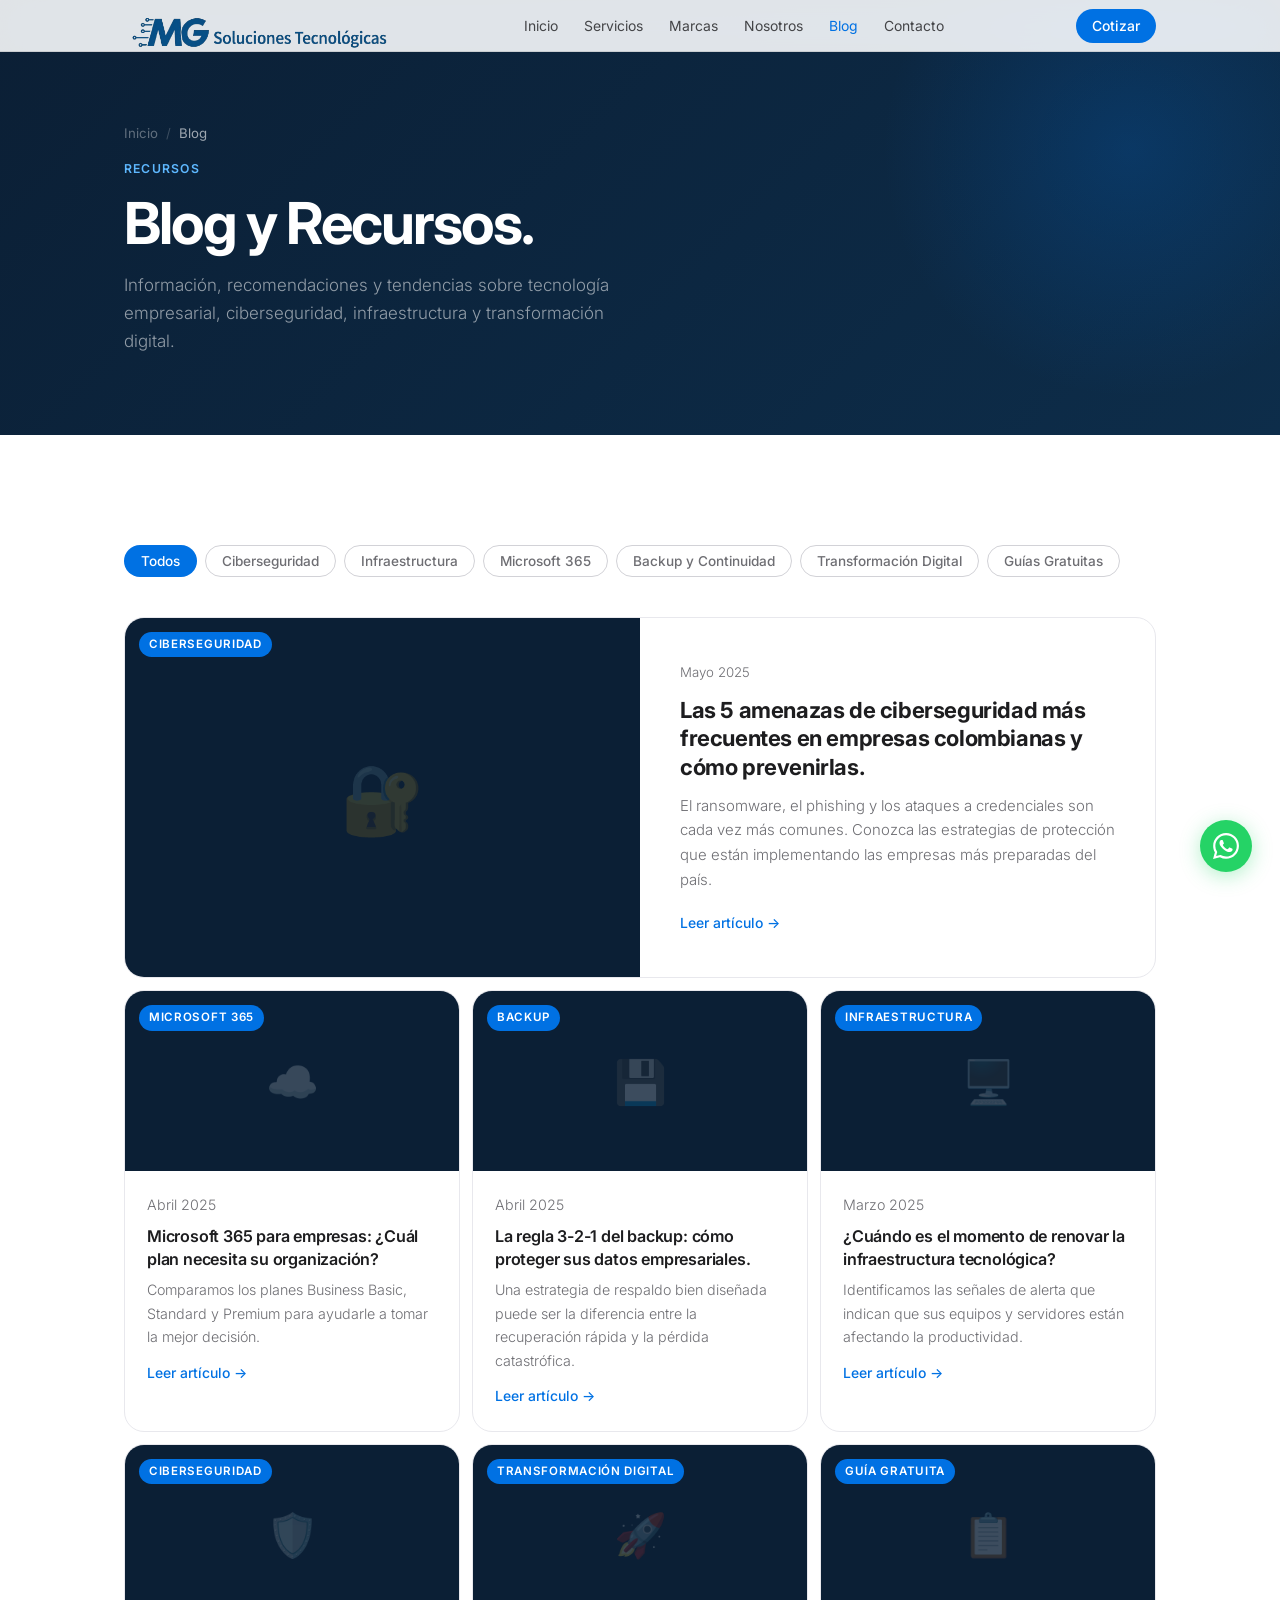
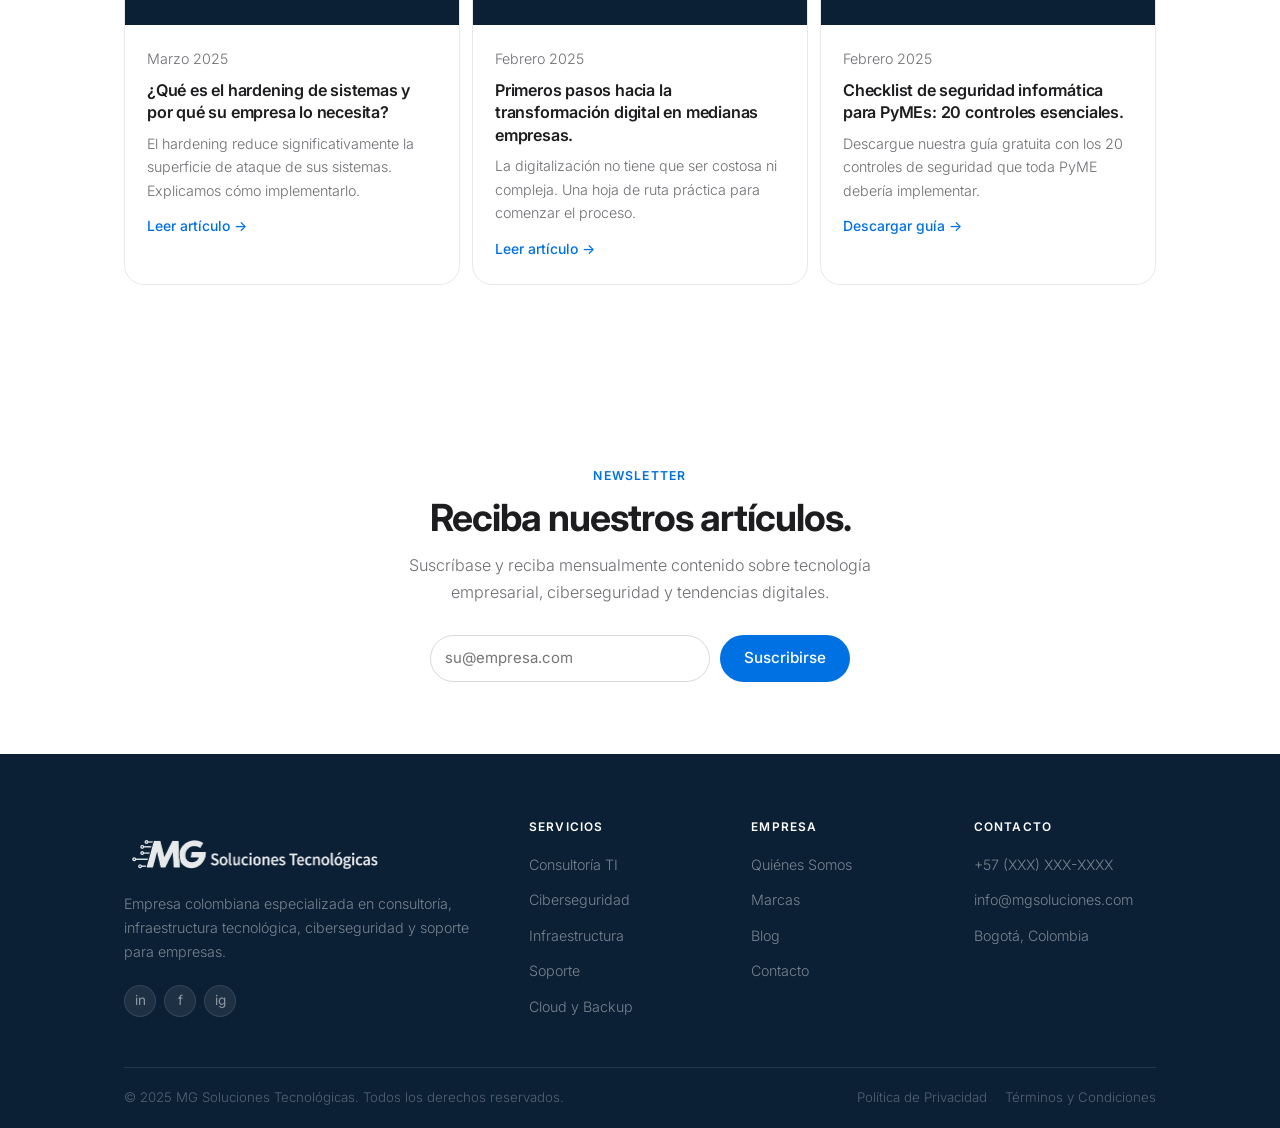
==== pages/blog.html @ 25c6600f "Actualizacion" ====
<!DOCTYPE html>
<html lang="es">
<head>
  <meta charset="UTF-8" />
  <meta name="viewport" content="width=device-width, initial-scale=1.0" />
  <title>Blog — MG Soluciones Tecnológicas</title>
  <meta name="description" content="Artículos, guías y tendencias sobre ciberseguridad, infraestructura TI, Microsoft 365 y transformación digital." />
  <link rel="stylesheet" href="../css/styles.css" />
  <link rel="icon" type="image/png" href="../images/logo.png" />
</head>
<body>

<header class="site-header">
  <div class="container">
    <div class="header-inner">
      <a href="../index.html" class="logo"><img src="../images/logo.png" alt="MG Soluciones Tecnológicas" /></a>
      <nav class="nav-links">
        <a href="../index.html">Inicio</a>
        <a href="servicios.html">Servicios</a>
        <a href="marcas.html">Marcas</a>
        <a href="nosotros.html">Nosotros</a>
        <a href="blog.html" class="active">Blog</a>
        <a href="contacto.html">Contacto</a>
      </nav>
      <a href="contacto.html" class="btn btn-primary nav-cta">Cotizar</a>
      <button class="hamburger" aria-label="Menú" aria-expanded="false"><span></span><span></span><span></span></button>
    </div>
  </div>
  <nav class="mobile-nav">
    <a href="../index.html">Inicio</a><a href="servicios.html">Servicios</a><a href="marcas.html">Marcas</a>
    <a href="nosotros.html">Nosotros</a><a href="blog.html">Blog</a><a href="contacto.html">Contacto</a>
    <a href="contacto.html" class="btn btn-primary">Solicitar Cotización</a>
  </nav>
</header>

<div class="page-hero">
  <div class="container">
    <div class="page-hero-inner">
      <div class="breadcrumb"><a href="../index.html">Inicio</a><span>/</span><span style="color:rgba(255,255,255,.6);">Blog</span></div>
      <span class="page-hero-eyebrow">Recursos</span>
      <h1 class="page-hero-title">Blog y Recursos.</h1>
      <p class="page-hero-sub">Información, recomendaciones y tendencias sobre tecnología empresarial, ciberseguridad, infraestructura y transformación digital.</p>
    </div>
  </div>
</div>

<section class="section">
  <div class="container">

    <div class="blog-filters">
      <button class="filter-btn active">Todos</button>
      <button class="filter-btn">Ciberseguridad</button>
      <button class="filter-btn">Infraestructura</button>
      <button class="filter-btn">Microsoft 365</button>
      <button class="filter-btn">Backup y Continuidad</button>
      <button class="filter-btn">Transformación Digital</button>
      <button class="filter-btn">Guías Gratuitas</button>
    </div>

    <div class="blog-main-grid">

      <!-- Destacado -->
      <div class="blog-card-featured">
        <div class="blog-featured-img">
          <span class="blog-featured-img-icon">🔐</span>
          <span class="blog-tag-apple">Ciberseguridad</span>
        </div>
        <div class="blog-featured-body">
          <p class="blog-date">Mayo 2025</p>
          <h2>Las 5 amenazas de ciberseguridad más frecuentes en empresas colombianas y cómo prevenirlas.</h2>
          <p>El ransomware, el phishing y los ataques a credenciales son cada vez más comunes. Conozca las estrategias de protección que están implementando las empresas más preparadas del país.</p>
          <a href="#" class="blog-read-more" style="margin-top:20px;">Leer artículo →</a>
        </div>
      </div>

      <div class="blog-card">
        <div class="blog-img"><span class="blog-img-icon">☁️</span><span class="blog-tag-apple">Microsoft 365</span></div>
        <div class="blog-body">
          <p class="blog-date">Abril 2025</p>
          <h3>Microsoft 365 para empresas: ¿Cuál plan necesita su organización?</h3>
          <p>Comparamos los planes Business Basic, Standard y Premium para ayudarle a tomar la mejor decisión.</p>
          <a href="#" class="blog-read-more">Leer artículo →</a>
        </div>
      </div>

      <div class="blog-card">
        <div class="blog-img"><span class="blog-img-icon">💾</span><span class="blog-tag-apple">Backup</span></div>
        <div class="blog-body">
          <p class="blog-date">Abril 2025</p>
          <h3>La regla 3-2-1 del backup: cómo proteger sus datos empresariales.</h3>
          <p>Una estrategia de respaldo bien diseñada puede ser la diferencia entre la recuperación rápida y la pérdida catastrófica.</p>
          <a href="#" class="blog-read-more">Leer artículo →</a>
        </div>
      </div>

      <div class="blog-card">
        <div class="blog-img"><span class="blog-img-icon">🖥️</span><span class="blog-tag-apple">Infraestructura</span></div>
        <div class="blog-body">
          <p class="blog-date">Marzo 2025</p>
          <h3>¿Cuándo es el momento de renovar la infraestructura tecnológica?</h3>
          <p>Identificamos las señales de alerta que indican que sus equipos y servidores están afectando la productividad.</p>
          <a href="#" class="blog-read-more">Leer artículo →</a>
        </div>
      </div>

      <div class="blog-card">
        <div class="blog-img"><span class="blog-img-icon">🛡️</span><span class="blog-tag-apple">Ciberseguridad</span></div>
        <div class="blog-body">
          <p class="blog-date">Marzo 2025</p>
          <h3>¿Qué es el hardening de sistemas y por qué su empresa lo necesita?</h3>
          <p>El hardening reduce significativamente la superficie de ataque de sus sistemas. Explicamos cómo implementarlo.</p>
          <a href="#" class="blog-read-more">Leer artículo →</a>
        </div>
      </div>

      <div class="blog-card">
        <div class="blog-img"><span class="blog-img-icon">🚀</span><span class="blog-tag-apple">Transformación Digital</span></div>
        <div class="blog-body">
          <p class="blog-date">Febrero 2025</p>
          <h3>Primeros pasos hacia la transformación digital en medianas empresas.</h3>
          <p>La digitalización no tiene que ser costosa ni compleja. Una hoja de ruta práctica para comenzar el proceso.</p>
          <a href="#" class="blog-read-more">Leer artículo →</a>
        </div>
      </div>

      <div class="blog-card">
        <div class="blog-img"><span class="blog-img-icon">📋</span><span class="blog-tag-apple">Guía Gratuita</span></div>
        <div class="blog-body">
          <p class="blog-date">Febrero 2025</p>
          <h3>Checklist de seguridad informática para PyMEs: 20 controles esenciales.</h3>
          <p>Descargue nuestra guía gratuita con los 20 controles de seguridad que toda PyME debería implementar.</p>
          <a href="#" class="blog-read-more">Descargar guía →</a>
        </div>
      </div>

    </div>
  </div>
</section>

<!-- Newsletter -->
<section class="section-sm section-gray">
  <div class="container">
    <div style="text-align:center;max-width:500px;margin:0 auto;">
      <span class="eyebrow" style="display:block;text-align:center;">Newsletter</span>
      <h2 class="headline-md">Reciba nuestros artículos.</h2>
      <p class="body-md" style="margin-bottom:28px;">Suscríbase y reciba mensualmente contenido sobre tecnología empresarial, ciberseguridad y tendencias digitales.</p>
      <div style="display:flex;gap:10px;max-width:420px;margin:0 auto;">
        <input type="email" placeholder="su@empresa.com"
          style="flex:1;padding:11px 14px;border-radius:var(--radius-pill);border:.5px solid rgba(0,0,0,.15);font-family:var(--font);font-size:.88rem;outline:none;background:var(--apple-white);" />
        <a href="contacto.html" class="btn btn-primary">Suscribirse</a>
      </div>
    </div>
  </div>
</section>

<footer class="site-footer">
  <div class="container">
    <div class="footer-grid">
      <div><div class="footer-logo"><img src="../images/logo.png" alt="MG Soluciones Tecnológicas" /></div><p class="footer-desc">Empresa colombiana especializada en consultoría, infraestructura tecnológica, ciberseguridad y soporte para empresas.</p><div class="footer-social"><a href="#" class="social-link">in</a><a href="#" class="social-link">f</a><a href="#" class="social-link">ig</a></div></div>
      <div class="footer-col"><h5>Servicios</h5><ul><li><a href="servicios.html#consultoria">Consultoría TI</a></li><li><a href="servicios.html#ciberseguridad">Ciberseguridad</a></li><li><a href="servicios.html#infraestructura">Infraestructura</a></li><li><a href="servicios.html#soporte">Soporte</a></li><li><a href="servicios.html#cloud">Cloud y Backup</a></li></ul></div>
      <div class="footer-col"><h5>Empresa</h5><ul><li><a href="nosotros.html">Quiénes Somos</a></li><li><a href="marcas.html">Marcas</a></li><li><a href="blog.html">Blog</a></li><li><a href="contacto.html">Contacto</a></li></ul></div>
      <div class="footer-col"><h5>Contacto</h5><ul><li><a href="tel:+57XXXXXXXXXX">+57 (XXX) XXX-XXXX</a></li><li><a href="mailto:info@mgsoluciones.com">info@mgsoluciones.com</a></li><li><a href="#">Bogotá, Colombia</a></li></ul></div>
    </div>
    <div class="footer-bottom"><p>© 2025 MG Soluciones Tecnológicas. Todos los derechos reservados.</p><div class="footer-bottom-links"><a href="#">Política de Privacidad</a><a href="#">Términos y Condiciones</a></div></div>
  </div>
</footer>
<a href="https://wa.me/57XXXXXXXXXX" target="_blank" rel="noopener" class="whatsapp-float" aria-label="WhatsApp"><span class="whatsapp-tooltip">¡Escríbenos!</span><svg viewBox="0 0 24 24"><path d="M17.472 14.382c-.297-.149-1.758-.867-2.03-.967-.273-.099-.471-.148-.67.15-.197.297-.767.966-.94 1.164-.173.199-.347.223-.644.075-.297-.15-1.255-.463-2.39-1.475-.883-.788-1.48-1.761-1.653-2.059-.173-.297-.018-.458.13-.606.134-.133.298-.347.446-.52.149-.174.198-.298.298-.497.099-.198.05-.371-.025-.52-.075-.149-.669-1.612-.916-2.207-.242-.579-.487-.5-.669-.51-.173-.008-.371-.01-.57-.01-.198 0-.52.074-.792.372-.272.297-1.04 1.016-1.04 2.479 0 1.462 1.065 2.875 1.213 3.074.149.198 2.096 3.2 5.077 4.487.709.306 1.262.489 1.694.625.712.227 1.36.195 1.871.118.571-.085 1.758-.719 2.006-1.413.248-.694.248-1.289.173-1.413-.074-.124-.272-.198-.57-.347m-5.421 7.403h-.004a9.87 9.87 0 01-5.031-1.378l-.361-.214-3.741.982.998-3.648-.235-.374a9.86 9.86 0 01-1.51-5.26c.001-5.45 4.436-9.884 9.888-9.884 2.64 0 5.122 1.03 6.988 2.898a9.825 9.825 0 012.893 6.994c-.003 5.45-4.437 9.884-9.885 9.884m8.413-18.297A11.815 11.815 0 0012.05 0C5.495 0 .16 5.335.157 11.892c0 2.096.547 4.142 1.588 5.945L.057 24l6.305-1.654a11.882 11.882 0 005.683 1.448h.005c6.554 0 11.89-5.335 11.893-11.893a11.821 11.821 0 00-3.48-8.413Z"/></svg></a>
<script src="../js/main.js"></script>
<script>
  document.querySelectorAll('.filter-btn').forEach(btn => {
    btn.addEventListener('click', () => {
      document.querySelectorAll('.filter-btn').forEach(b => b.classList.remove('active'));
      btn.classList.add('active');
    });
  });
</script>
</body>
</html>
---- css/styles.css ----
/* ============================================================
   MG SOLUCIONES TECNOLÓGICAS — Apple style + Brand Colors
   ============================================================ */

@import url('https://fonts.googleapis.com/css2?family=Inter:wght@300;400;500;600;700;800;900&display=swap');

:root {
  /* Brand */
  --navy:        #0B1F35;
  --navy-mid:    #112840;
  --blue:        #0071e3;
  --blue-hov:    #0077ed;
  --blue-light:  #e8f1fb;

  /* Neutrals */
  --white:       #ffffff;
  --gray-50:     #f5f5f7;
  --gray-100:    #e8e8ed;
  --gray-200:    #d2d2d7;
  --gray-500:    #6e6e73;
  --gray-700:    #424245;
  --dark:        #1d1d1f;
  --black:       #000000;

  /* Semantic */
  --border:      rgba(0,0,0,0.1);
  --border-light:rgba(255,255,255,0.12);

  --font: -apple-system, BlinkMacSystemFont, 'Inter', 'Helvetica Neue', Helvetica, Arial, sans-serif;

  --radius-pill: 980px;
  --radius-card: 20px;
  --radius-sm:   12px;
  --radius-icon: 12px;

  --transition: .25s cubic-bezier(.4,0,.2,1);
}

/* ── Reset ── */
*, *::before, *::after { box-sizing: border-box; margin: 0; padding: 0; }
html { scroll-behavior: smooth; font-size: 17px; }
body {
  font-family: var(--font);
  color: var(--dark);
  background: var(--white);
  line-height: 1.5;
  -webkit-font-smoothing: antialiased;
  -moz-osx-font-smoothing: grayscale;
}
img { max-width: 100%; display: block; }
a { text-decoration: none; color: inherit; }
ul { list-style: none; }
button { cursor: pointer; font-family: var(--font); border: none; background: none; }

/* ── Container ── */
.container { max-width: 1080px; margin: 0 auto; padding: 0 24px; }

/* ── Typography ── */
.eyebrow {
  font-size: .72rem; font-weight: 600;
  letter-spacing: .1em; text-transform: uppercase;
  color: var(--blue); margin-bottom: 12px; display: block;
}
.eyebrow-white { color: rgba(255,255,255,.6); }
.headline-xl {
  font-size: clamp(2.4rem, 5.5vw, 4.2rem);
  font-weight: 700; letter-spacing: -2px; line-height: 1.05;
  color: var(--dark); margin-bottom: 18px;
}
.headline-lg {
  font-size: clamp(2rem, 4vw, 3.2rem);
  font-weight: 700; letter-spacing: -1.5px; line-height: 1.08;
  color: var(--dark); margin-bottom: 16px;
}
.headline-md {
  font-size: clamp(1.5rem, 3vw, 2.2rem);
  font-weight: 700; letter-spacing: -1px; line-height: 1.1;
  color: var(--dark); margin-bottom: 14px;
}
.body-lg { font-size: 1.05rem; font-weight: 300; color: var(--gray-500); line-height: 1.7; }
.body-md { font-size: .95rem; font-weight: 300; color: var(--gray-500); line-height: 1.7; }
.text-white  { color: var(--white) !important; }
.text-center { text-align: center; }
.text-center .body-lg,
.text-center .body-md { margin: 0 auto; max-width: 560px; }

/* ── Buttons ── */
.btn {
  display: inline-flex; align-items: center; gap: 7px;
  font-family: var(--font); font-size: .9rem; font-weight: 500;
  padding: 12px 24px; border-radius: var(--radius-pill);
  transition: all var(--transition); white-space: nowrap; cursor: pointer;
}
.btn-primary  { background: var(--blue); color: var(--white); }
.btn-primary:hover { background: var(--blue-hov); transform: scale(1.02); }
.btn-ghost    { background: transparent; color: var(--blue); border: 1px solid rgba(0,113,227,.35); }
.btn-ghost:hover { background: rgba(0,113,227,.07); border-color: var(--blue); }
.btn-white    { background: var(--white); color: var(--dark); }
.btn-white:hover { background: var(--gray-50); }
.btn-outline-white { background: transparent; color: var(--white); border: 1px solid rgba(255,255,255,.4); }
.btn-outline-white:hover { background: rgba(255,255,255,.1); border-color: rgba(255,255,255,.7); }
.btn-lg { padding: 15px 30px; font-size: 1rem; }
.btn-sm { padding: 8px 18px; font-size: .82rem; }

/* ============================================================
   HEADER
   ============================================================ */
.site-header {
  position: fixed; top: 0; left: 0; right: 0; z-index: 1000;
  height: 52px;
  background: rgba(255,255,255,.88);
  -webkit-backdrop-filter: saturate(180%) blur(20px);
  backdrop-filter: saturate(180%) blur(20px);
  border-bottom: .5px solid var(--border);
  transition: transform .3s ease;
}
.header-inner {
  display: flex; align-items: center; justify-content: space-between; height: 52px;
}
.logo img { height: 62px; width: auto; }
.nav-links { display: flex; align-items: center; gap: 2px; }
.nav-links a {
  font-size: .82rem; font-weight: 400; color: var(--dark); opacity: .8;
  padding: 6px 12px; border-radius: 6px; transition: opacity var(--transition);
}
.nav-links a:hover, .nav-links a.active { opacity: 1; color: var(--blue); }
.nav-cta { font-size: .82rem !important; padding: 7px 16px !important; }

.hamburger {
  display: none; flex-direction: column; gap: 5px;
  padding: 8px; background: none; border: none;
}
.hamburger span {
  display: block; width: 20px; height: 1.5px;
  background: var(--dark); border-radius: 2px;
  transition: all var(--transition); transform-origin: center;
}
.hamburger.open span:nth-child(1) { transform: translateY(6.5px) rotate(45deg); }
.hamburger.open span:nth-child(2) { opacity: 0; transform: scaleX(0); }
.hamburger.open span:nth-child(3) { transform: translateY(-6.5px) rotate(-45deg); }

.mobile-nav {
  display: none; flex-direction: column;
  position: absolute; top: 100%; left: 0; right: 0;
  background: rgba(255,255,255,.97);
  -webkit-backdrop-filter: blur(20px); backdrop-filter: blur(20px);
  border-bottom: .5px solid var(--border);
  padding: 12px 16px 20px; z-index: 999;
  max-height: calc(100vh - 52px); overflow-y: auto;
  opacity: 0; transition: opacity .2s ease;
}
.mobile-nav.is-open { opacity: 1; }
.mobile-nav a {
  font-size: .95rem; font-weight: 400; color: var(--dark);
  padding: 13px 8px; border-bottom: .5px solid var(--border);
  display: block; transition: color var(--transition);
}
.mobile-nav a:hover, .mobile-nav a.active { color: var(--blue); }
.mobile-nav a:last-of-type { border-bottom: none; }
.mobile-nav .btn { margin-top: 16px; width: 100%; justify-content: center; }

/* ============================================================
   SECTIONS
   ============================================================ */
.section     { padding: 110px 0; }
.section-sm  { padding: 72px 0; }

/* Background variants */
.bg-white    { background: var(--white); }
.bg-gray     { background: var(--gray-50); }
.bg-navy     { background: var(--navy); }
.bg-blue     { background: var(--blue); }
.bg-black    { background: var(--black); }
.bg-navy-gradient { background: linear-gradient(135deg, var(--navy) 0%, #0d2d4a 100%); }

.section-header { margin-bottom: 64px; }

/* ============================================================
   HERO  — navy gradient left, white right
   ============================================================ */
.hero {
  padding-top: 52px;
  min-height: 100vh;
  display: flex; align-items: center;
  background: var(--white);
  position: relative; overflow: hidden;
}
/* Left half navy */
.hero::before {
  content: '';
  position: absolute; top: 0; left: 0;
  width: 52%; height: 100%;
  background: linear-gradient(160deg, var(--navy) 0%, #0d2d4a 100%);
  clip-path: polygon(0 0, 90% 0, 100% 100%, 0 100%);
  z-index: 0;
}
.hero-inner {
  position: relative; z-index: 1;
  display: grid; grid-template-columns: 1fr 1fr;
  gap: 64px; align-items: center;
  padding: 80px 0 60px;
}
.hero-content { }
.hero-title {
  font-size: clamp(2.4rem, 5vw, 4rem);
  font-weight: 700; letter-spacing: -2px; line-height: 1.06;
  color: var(--white); margin-bottom: 20px;
}
.hero-title .accent { color: #5eb8ff; }
.hero-sub {
  font-size: 1.05rem; font-weight: 300;
  color: rgba(255,255,255,.65); line-height: 1.7;
  margin-bottom: 34px; max-width: 440px;
}
.hero-actions { display: flex; gap: 12px; flex-wrap: wrap; }
.hero-badges { display: flex; flex-wrap: wrap; gap: 8px; margin-top: 28px; }
.hero-badge {
  font-size: .73rem; font-weight: 500; color: rgba(255,255,255,.6);
  padding: 5px 12px; border: .5px solid rgba(255,255,255,.2);
  border-radius: var(--radius-pill); background: rgba(255,255,255,.07);
}

/* Hero visual card */
.hero-visual { display: flex; justify-content: center; }
.hero-card-apple {
  width: 100%; max-width: 390px;
  background: var(--white);
  border-radius: var(--radius-card);
  padding: 36px 32px;
  box-shadow: 0 32px 80px rgba(11,31,53,.18);
  animation: float-apple 7s ease-in-out infinite;
}
.hero-card-apple .card-icon-apple {
  width: 44px; height: 44px; background: var(--blue);
  border-radius: var(--radius-icon);
  display: flex; align-items: center; justify-content: center; margin-bottom: 18px;
}
.hero-card-apple .card-icon-apple svg { width: 22px; height: 22px; stroke: #fff; fill: none; stroke-width: 1.8; }
.hero-card-apple h3 { font-size: 1rem; font-weight: 600; color: var(--dark); margin-bottom: 6px; }
.hero-card-apple p { font-size: .85rem; font-weight: 300; color: var(--gray-500); margin-bottom: 24px; }
.hero-stats { display: grid; grid-template-columns: repeat(3, 1fr); gap: 12px; }
.hero-stat-item { text-align: center; }
.hero-stat-num { font-size: 1.6rem; font-weight: 700; letter-spacing: -1px; color: var(--navy); }
.hero-stat-lbl { font-size: .7rem; color: var(--gray-500); font-weight: 300; margin-top: 2px; }

@keyframes float-apple {
  0%, 100% { transform: translateY(0); }
  50%       { transform: translateY(-14px); }
}

/* ============================================================
   SERVICES — blue-tinted cards on white
   ============================================================ */
.services-grid { display: grid; grid-template-columns: repeat(3, 1fr); gap: 12px; }
.service-card {
  background: var(--gray-50); border-radius: var(--radius-card);
  padding: 36px 28px; transition: all var(--transition); cursor: default;
  border: 1px solid transparent;
}
.service-card:hover { background: var(--white); border-color: var(--blue); box-shadow: 0 8px 40px rgba(0,113,227,.1); transform: translateY(-3px); }
.service-icon-apple {
  width: 44px; height: 44px; background: var(--blue);
  border-radius: var(--radius-icon);
  display: flex; align-items: center; justify-content: center; margin-bottom: 20px;
}
.service-icon-apple svg { width: 22px; height: 22px; stroke: #fff; fill: none; stroke-width: 1.8; }
.service-card h3 { font-size: 1rem; font-weight: 600; color: var(--dark); margin-bottom: 8px; letter-spacing: -.2px; }
.service-card p { font-size: .86rem; font-weight: 300; color: var(--gray-500); line-height: 1.65; }
.service-link {
  display: inline-flex; align-items: center; gap: 4px;
  font-size: .82rem; font-weight: 500; color: var(--blue); margin-top: 16px;
  transition: gap var(--transition);
}
.service-link:hover { gap: 8px; }

/* ============================================================
   DARK STATS — navy background
   ============================================================ */
.dark-stats-grid { display: grid; grid-template-columns: repeat(4, 1fr); gap: 10px; }
.dark-stat-card {
  background: rgba(255,255,255,.06);
  border: 1px solid rgba(255,255,255,.1);
  border-radius: var(--radius-card);
  padding: 36px 24px; text-align: center;
  transition: background var(--transition);
}
.dark-stat-card:hover { background: rgba(255,255,255,.1); }
.dark-stat-num {
  font-size: 2.6rem; font-weight: 700; letter-spacing: -2px; color: var(--white);
}
.dark-stat-lbl { font-size: .78rem; font-weight: 300; color: rgba(255,255,255,.5); margin-top: 6px; }
/* Blue accent on first number */
.dark-stat-card:nth-child(1) .dark-stat-num { color: #5eb8ff; }

/* ============================================================
   WHY MG — alternating blue/white
   ============================================================ */
.why-layout { display: grid; grid-template-columns: 1fr 1fr; gap: 80px; align-items: center; }
.features-list { display: flex; flex-direction: column; }
.feature-row {
  display: flex; align-items: flex-start; gap: 18px;
  padding: 22px 0; border-bottom: .5px solid var(--border);
}
.feature-row:first-child { border-top: .5px solid var(--border); }
.feature-icon-sm {
  width: 36px; height: 36px; flex-shrink: 0;
  background: var(--blue-light); border-radius: 10px;
  display: flex; align-items: center; justify-content: center; font-size: 1rem;
}
.feature-row h4 { font-size: .95rem; font-weight: 600; color: var(--dark); margin-bottom: 4px; }
.feature-row p { font-size: .85rem; font-weight: 300; color: var(--gray-500); line-height: 1.6; }

/* Why visual — navy card */
.why-visual-apple {
  background: var(--navy);
  border-radius: var(--radius-card); padding: 48px 40px;
}
.why-visual-apple .eyebrow { color: #5eb8ff; }
.why-visual-apple .headline-md { color: var(--white); }
.why-visual-apple .body-md { color: rgba(255,255,255,.55); margin-bottom: 0; }
.why-sub-stats { display: grid; grid-template-columns: 1fr 1fr; gap: 10px; margin-top: 28px; }
.why-sub-stat {
  background: rgba(255,255,255,.07); border: 1px solid rgba(255,255,255,.1);
  border-radius: var(--radius-sm); padding: 20px; text-align: center;
}
.why-sub-num { font-size: 1.8rem; font-weight: 700; letter-spacing: -1px; color: var(--white); }
.why-sub-lbl { font-size: .74rem; color: rgba(255,255,255,.45); font-weight: 300; margin-top: 4px; }

/* ============================================================
   BRANDS
   ============================================================ */
.brand-category-label {
  font-size: .7rem; font-weight: 600; letter-spacing: .1em; text-transform: uppercase;
  color: var(--gray-500); margin-bottom: 14px; padding-bottom: 10px;
  border-bottom: .5px solid var(--border);
}
.brands-categories { display: flex; flex-direction: column; gap: 40px; }
.brands-row { display: flex; flex-wrap: wrap; gap: 10px; }
.brand-card {
  flex: 1; min-width: 130px; max-width: 170px;
  background: var(--white); border: 1px solid var(--gray-100);
  border-radius: var(--radius-card); padding: 22px 18px;
  display: flex; flex-direction: column; align-items: center; gap: 10px;
  transition: all var(--transition);
}
.brand-card:hover { border-color: var(--blue); box-shadow: 0 4px 20px rgba(0,113,227,.1); transform: translateY(-2px); }
.brand-logo-placeholder {
  width: 80px; height: 38px; background: var(--gray-50); border-radius: 6px;
  display: flex; align-items: center; justify-content: center;
}
.brand-name { font-size: .78rem; font-weight: 500; color: var(--gray-500); }

/* ============================================================
   CASES
   ============================================================ */
.cases-grid { display: grid; grid-template-columns: repeat(3, 1fr); gap: 12px; }
.case-card {
  background: var(--white); border: 1px solid var(--gray-100);
  border-radius: var(--radius-card); overflow: hidden; transition: all var(--transition);
}
.case-card:hover { box-shadow: 0 12px 40px rgba(11,31,53,.12); transform: translateY(-3px); border-color: transparent; }
.case-header-apple { background: var(--navy); padding: 28px; }
.case-sector-lbl {
  font-size: .68rem; font-weight: 600; letter-spacing: .1em; text-transform: uppercase;
  color: rgba(255,255,255,.4); margin-bottom: 8px;
}
.case-header-apple h3 { font-size: 1rem; font-weight: 600; color: var(--white); line-height: 1.3; }
.case-body-apple { padding: 24px; }
.case-step-lbl {
  font-size: .68rem; font-weight: 600; letter-spacing: .08em; text-transform: uppercase;
  color: var(--blue); margin-bottom: 4px; margin-top: 14px;
}
.case-step-lbl:first-child { margin-top: 0; }
.case-body-apple p { font-size: .86rem; font-weight: 300; color: var(--gray-500); line-height: 1.6; }
.case-result-apple {
  margin-top: 16px; padding: 12px 14px;
  background: var(--blue-light); border-radius: var(--radius-sm);
  border-left: 2px solid var(--blue);
}
.case-result-apple p { font-size: .84rem; color: var(--navy); font-weight: 500; }

/* ============================================================
   BLOG
   ============================================================ */
.blog-grid { display: grid; grid-template-columns: repeat(3, 1fr); gap: 12px; }
.blog-card {
  background: var(--white); border: 1px solid var(--gray-100);
  border-radius: var(--radius-card); overflow: hidden; transition: all var(--transition);
}
.blog-card:hover { box-shadow: 0 12px 40px rgba(11,31,53,.1); transform: translateY(-3px); border-color: transparent; }
.blog-img {
  height: 180px; background: var(--navy);
  display: flex; align-items: center; justify-content: center; position: relative;
}
.blog-img-icon { font-size: 2.5rem; opacity: .2; }
.blog-tag-apple {
  position: absolute; top: 14px; left: 14px;
  font-size: .68rem; font-weight: 600; letter-spacing: .06em; text-transform: uppercase;
  background: var(--blue); color: #fff; padding: 4px 10px; border-radius: var(--radius-pill);
}
.blog-body { padding: 22px; }
.blog-date { font-size: .78rem; color: var(--gray-500); margin-bottom: 8px; font-weight: 300; }
.blog-body h3 { font-size: .95rem; font-weight: 600; color: var(--dark); line-height: 1.4; margin-bottom: 8px; letter-spacing: -.2px; }
.blog-body p { font-size: .84rem; font-weight: 300; color: var(--gray-500); line-height: 1.65; }
.blog-read-more {
  display: inline-flex; align-items: center; gap: 4px;
  font-size: .82rem; font-weight: 500; color: var(--blue); margin-top: 14px;
  transition: gap var(--transition);
}
.blog-read-more:hover { gap: 8px; }

/* ============================================================
   CTA BANNER — blue gradient
   ============================================================ */
.cta-banner {
  background: linear-gradient(135deg, var(--navy) 0%, #0d3a6e 50%, var(--blue) 100%);
  border-radius: var(--radius-card); padding: 80px 64px; text-align: center;
  position: relative; overflow: hidden;
}
.cta-banner::before {
  content: ''; position: absolute; inset: 0;
  background: radial-gradient(ellipse at 70% 50%, rgba(94,184,255,.15) 0%, transparent 60%);
}
.cta-banner .headline-lg { color: var(--white); position: relative; }
.cta-banner .cta-sub { font-size: 1.05rem; font-weight: 300; color: rgba(255,255,255,.6); margin-bottom: 36px; position: relative; }
.cta-actions { display: flex; justify-content: center; gap: 12px; flex-wrap: wrap; position: relative; }

/* ============================================================
   CONTACT
   ============================================================ */
.contact-layout { display: grid; grid-template-columns: 1fr 1.6fr; gap: 72px; align-items: start; }
.contact-info-item {
  display: flex; gap: 14px; align-items: flex-start;
  padding: 20px 0; border-bottom: .5px solid var(--border);
}
.contact-info-item:last-child { border-bottom: none; }
.contact-info-icon {
  width: 38px; height: 38px; flex-shrink: 0;
  background: var(--blue-light); border-radius: 10px;
  display: flex; align-items: center; justify-content: center; font-size: 1rem;
}
.contact-info-item h4 { font-size: .88rem; font-weight: 600; color: var(--dark); }
.contact-info-item p { font-size: .84rem; font-weight: 300; color: var(--gray-500); margin-top: 2px; }
.contact-form-card {
  background: var(--gray-50); border-radius: var(--radius-card); padding: 40px;
}
.form-row { display: grid; grid-template-columns: 1fr 1fr; gap: 12px; }
.form-group { margin-bottom: 16px; }
.form-group label { display: block; font-size: .78rem; font-weight: 600; color: var(--dark); margin-bottom: 6px; }
.form-group input,
.form-group select,
.form-group textarea {
  width: 100%; padding: 11px 14px;
  font-family: var(--font); font-size: .9rem; font-weight: 300; color: var(--dark);
  background: var(--white); border: .5px solid var(--gray-200);
  border-radius: 10px; outline: none; transition: all var(--transition);
}
.form-group input::placeholder, .form-group textarea::placeholder { color: var(--gray-500); }
.form-group input:focus, .form-group select:focus, .form-group textarea:focus {
  border-color: var(--blue); box-shadow: 0 0 0 3px rgba(0,113,227,.12);
}
.form-group textarea { resize: vertical; min-height: 110px; }
.form-group select { appearance: none; cursor: pointer; }
.form-submit { width: 100%; justify-content: center; }
.success-message {
  display: none; background: var(--blue-light); border: .5px solid rgba(0,113,227,.3);
  border-radius: 10px; padding: 14px 18px; color: var(--blue);
  font-size: .88rem; font-weight: 500; margin-bottom: 18px; align-items: center; gap: 8px;
}
.map-placeholder {
  width: 100%; height: 280px; background: var(--navy);
  border-radius: var(--radius-card);
  display: flex; flex-direction: column; align-items: center; justify-content: center;
  gap: 10px; color: rgba(255,255,255,.4); font-size: .84rem; margin-top: 32px;
}
.map-placeholder-icon { font-size: 2rem; opacity: .5; }

/* ============================================================
   PAGE HERO (inner pages) — navy
   ============================================================ */
.page-hero {
  padding-top: 52px;
  background: linear-gradient(135deg, var(--navy) 0%, #0d2d4a 100%);
  padding-bottom: 80px; position: relative; overflow: hidden;
}
.page-hero::after {
  content: ''; position: absolute; right: -100px; top: -100px;
  width: 500px; height: 500px; border-radius: 50%;
  background: radial-gradient(circle, rgba(0,113,227,.2) 0%, transparent 70%);
}
.page-hero-inner { padding-top: 72px; position: relative; z-index: 1; }
.page-hero-title {
  font-size: clamp(2rem, 5vw, 3.4rem); font-weight: 700; letter-spacing: -2px;
  color: var(--white); margin-bottom: 16px; line-height: 1.08;
}
.page-hero-sub { font-size: 1rem; color: rgba(255,255,255,.55); max-width: 520px; font-weight: 300; line-height: 1.65; }
.breadcrumb {
  display: flex; align-items: center; gap: 8px;
  font-size: .78rem; color: rgba(255,255,255,.35); margin-bottom: 16px;
}
.breadcrumb a { color: rgba(255,255,255,.35); transition: color var(--transition); }
.breadcrumb a:hover { color: rgba(255,255,255,.7); }
.breadcrumb span { color: rgba(255,255,255,.2); }
.page-hero-eyebrow { font-size: .72rem; font-weight: 600; letter-spacing: .1em; text-transform: uppercase; color: #5eb8ff; margin-bottom: 14px; display: block; }

/* ============================================================
   NOSOTROS
   ============================================================ */
.values-grid { display: grid; grid-template-columns: repeat(4, 1fr); gap: 12px; }
.value-card {
  background: var(--white); border: 1px solid var(--gray-100);
  border-radius: var(--radius-card); padding: 32px 24px; text-align: center;
  transition: all var(--transition);
}
.value-card:hover { border-color: var(--blue); box-shadow: 0 8px 32px rgba(0,113,227,.1); transform: translateY(-2px); }
.value-emoji { font-size: 1.8rem; margin-bottom: 14px; }
.value-card h4 { font-size: .9rem; font-weight: 600; color: var(--dark); margin-bottom: 8px; }
.value-card p { font-size: .82rem; font-weight: 300; color: var(--gray-500); line-height: 1.6; }

.mission-vision { display: grid; grid-template-columns: 1fr 1fr; gap: 12px; }
.mv-card { padding: 44px 40px; border-radius: var(--radius-card); }
.mv-card-mission { background: var(--navy); }
.mv-card-vision  { background: var(--blue); }
.mv-icon { font-size: 1.8rem; margin-bottom: 16px; }
.mv-card-mission h3 { font-size: 1.1rem; font-weight: 700; color: var(--white); margin-bottom: 12px; letter-spacing: -.3px; }
.mv-card-mission p  { font-size: .9rem; font-weight: 300; color: rgba(255,255,255,.55); line-height: 1.75; }
.mv-card-vision h3  { font-size: 1.1rem; font-weight: 700; color: var(--white); margin-bottom: 12px; letter-spacing: -.3px; }
.mv-card-vision p   { font-size: .9rem; font-weight: 300; color: rgba(255,255,255,.7); line-height: 1.75; }

.cert-grid { display: grid; grid-template-columns: repeat(auto-fit, minmax(200px, 1fr)); gap: 12px; }
.cert-card {
  display: flex; align-items: center; gap: 14px;
  background: var(--white); border: 1px solid var(--gray-100);
  border-radius: var(--radius-card); padding: 22px; transition: all var(--transition);
}
.cert-card:hover { border-color: var(--blue); box-shadow: 0 4px 20px rgba(0,113,227,.1); }
.cert-icon { font-size: 1.5rem; }
.cert-card h4 { font-size: .86rem; font-weight: 600; color: var(--dark); }
.cert-card p { font-size: .78rem; font-weight: 300; color: var(--gray-500); margin-top: 2px; }

/* ============================================================
   SERVICIOS PAGE
   ============================================================ */
.service-detail { padding: 80px 0; border-bottom: .5px solid var(--border); }
.service-detail:last-child { border-bottom: none; }
.service-detail-layout { display: grid; grid-template-columns: 1fr 1fr; gap: 64px; align-items: center; }
.service-detail-layout.reverse { direction: rtl; }
.service-detail-layout.reverse > * { direction: ltr; }
.service-detail-visual {
  background: var(--gray-50); border-radius: var(--radius-card);
  padding: 36px; display: flex; flex-direction: column; gap: 10px;
  border: 1px solid var(--gray-100);
}
.service-detail-visual-dark {
  background: var(--navy); border: 1px solid rgba(255,255,255,.06);
}
.sub-feature {
  display: flex; align-items: center; gap: 12px;
  background: var(--white); border-radius: 10px;
  padding: 14px 16px; color: var(--dark); font-size: .88rem;
}
.service-detail-visual-dark .sub-feature { background: rgba(255,255,255,.07); color: rgba(255,255,255,.85); }
.sub-feature-dot { width: 6px; height: 6px; border-radius: 50%; background: var(--blue); flex-shrink: 0; }

/* ============================================================
   MARCAS PAGE
   ============================================================ */
.brand-detail { padding: 64px 0; border-bottom: .5px solid var(--border); }
.brand-detail:last-child { border-bottom: none; }
.brand-detail-cards { display: grid; grid-template-columns: repeat(auto-fit, minmax(200px, 1fr)); gap: 10px; }
.brand-product-card {
  background: var(--gray-50); border: 1px solid var(--gray-100);
  border-radius: var(--radius-card); padding: 22px; transition: all var(--transition);
}
.brand-product-card:hover { border-color: var(--blue); background: var(--white); }
.brand-product-card h4 { font-size: .88rem; font-weight: 600; color: var(--dark); margin-bottom: 6px; }
.brand-product-card p { font-size: .82rem; font-weight: 300; color: var(--gray-500); line-height: 1.6; }

/* ============================================================
   BLOG PAGE
   ============================================================ */
.blog-filters { display: flex; flex-wrap: wrap; gap: 8px; margin-bottom: 40px; }
.filter-btn {
  font-size: .8rem; font-weight: 500; padding: 7px 16px;
  border-radius: var(--radius-pill); border: .5px solid var(--gray-200);
  color: var(--gray-500); background: var(--white);
  transition: all var(--transition); cursor: pointer;
}
.filter-btn:hover, .filter-btn.active { background: var(--blue); color: #fff; border-color: transparent; }
.blog-main-grid { display: grid; grid-template-columns: repeat(3, 1fr); gap: 12px; }
.blog-card-featured {
  grid-column: span 3; display: grid; grid-template-columns: 1fr 1fr;
  background: var(--white); border: 1px solid var(--gray-100);
  border-radius: var(--radius-card); overflow: hidden; transition: all var(--transition);
}
.blog-card-featured:hover { box-shadow: 0 12px 40px rgba(11,31,53,.1); border-color: transparent; }
.blog-featured-img {
  background: var(--navy); min-height: 260px;
  display: flex; align-items: center; justify-content: center; position: relative;
}
.blog-featured-img-icon { font-size: 4rem; opacity: .15; }
.blog-featured-body { padding: 44px 40px; display: flex; flex-direction: column; justify-content: center; }
.blog-featured-body .blog-date { font-size: .78rem; color: var(--gray-500); margin-bottom: 12px; font-weight: 300; }
.blog-featured-body h2 { font-size: 1.3rem; font-weight: 700; color: var(--dark); margin-bottom: 12px; line-height: 1.3; letter-spacing: -.4px; }
.blog-featured-body p { font-size: .88rem; font-weight: 300; color: var(--gray-500); line-height: 1.65; }

/* ============================================================
   FAQ
   ============================================================ */
.faq-list { display: flex; flex-direction: column; gap: 8px; }
.faq-item {
  background: var(--white); border: 1px solid var(--gray-100);
  border-radius: var(--radius-sm); overflow: hidden; transition: border-color var(--transition);
}
.faq-item:hover { border-color: var(--blue); }
.faq-item.open  { border-color: var(--blue); }
.faq-question {
  display: flex; align-items: center; justify-content: space-between;
  padding: 18px 20px; cursor: pointer;
  font-size: .9rem; font-weight: 500; color: var(--dark);
}
.faq-arrow { font-size: .7rem; color: var(--blue); transition: transform var(--transition); flex-shrink: 0; margin-left: 12px; }
.faq-item.open .faq-arrow { transform: rotate(180deg); }
.faq-answer { display: none; padding: 0 20px 18px; font-size: .86rem; font-weight: 300; color: var(--gray-500); line-height: 1.7; }
.faq-item.open .faq-answer { display: block; }
.faq-layout { display: grid; grid-template-columns: 1fr 1.4fr; gap: 72px; align-items: start; }

/* ============================================================
   FOOTER — navy
   ============================================================ */
.site-footer { background: var(--navy); padding: 64px 0 0; }
.footer-grid { display: grid; grid-template-columns: 2fr 1fr 1fr 1fr; gap: 40px; padding-bottom: 48px; }
.footer-logo { margin-bottom: 14px; filter: brightness(0) invert(1); opacity: .9; }
.footer-logo img { height: 60px; }
.footer-desc { font-size: .84rem; font-weight: 300; color: rgba(255,255,255,.45); line-height: 1.7; margin-bottom: 20px; }
.footer-social { display: flex; gap: 8px; }
.social-link {
  width: 32px; height: 32px; border-radius: var(--radius-pill);
  background: rgba(255,255,255,.08); border: 1px solid rgba(255,255,255,.1);
  display: flex; align-items: center; justify-content: center;
  font-size: .8rem; color: rgba(255,255,255,.5); transition: all var(--transition);
}
.social-link:hover { background: var(--blue); border-color: var(--blue); color: var(--white); }
.footer-col h5 {
  font-size: .7rem; font-weight: 600; letter-spacing: .1em; text-transform: uppercase;
  color: var(--white); margin-bottom: 16px;
}
.footer-col ul { display: flex; flex-direction: column; gap: 10px; }
.footer-col ul a { font-size: .84rem; font-weight: 300; color: rgba(255,255,255,.45); transition: color var(--transition); }
.footer-col ul a:hover { color: var(--white); }
.footer-bottom {
  border-top: .5px solid rgba(255,255,255,.1); padding: 20px 0;
  display: flex; justify-content: space-between; align-items: center;
}
.footer-bottom p { font-size: .78rem; color: rgba(255,255,255,.3); font-weight: 300; }
.footer-bottom-links { display: flex; gap: 18px; }
.footer-bottom-links a { font-size: .78rem; color: rgba(255,255,255,.3); font-weight: 300; transition: color var(--transition); }
.footer-bottom-links a:hover { color: var(--white); }

/* ============================================================
   WHATSAPP
   ============================================================ */
.whatsapp-float {
  position: fixed; bottom: 28px; right: 28px; z-index: 999;
  width: 52px; height: 52px; border-radius: 50%;
  background: #25D366; box-shadow: 0 4px 20px rgba(37,211,102,.35);
  display: flex; align-items: center; justify-content: center; transition: all var(--transition);
}
.whatsapp-float:hover { transform: scale(1.1); box-shadow: 0 6px 28px rgba(37,211,102,.45); }
.whatsapp-float svg { width: 26px; height: 26px; fill: white; }
.whatsapp-tooltip {
  position: absolute; right: 64px; top: 50%; transform: translateY(-50%);
  background: var(--navy); color: #fff; font-size: .78rem; font-weight: 500;
  white-space: nowrap; padding: 6px 12px; border-radius: 8px;
  opacity: 0; pointer-events: none; transition: opacity var(--transition);
}
.whatsapp-float:hover .whatsapp-tooltip { opacity: 1; }

/* ============================================================
   RESPONSIVE
   ============================================================ */
@keyframes spin { to { transform: rotate(360deg); } }

@media (max-width: 1024px) {
  .container { padding: 0 20px; }
  .section { padding: 80px 0; }
  .hero::before { width: 100%; clip-path: none; }
  .hero-inner { grid-template-columns: 1fr; gap: 48px; padding: 72px 0 56px; text-align: center; }
  .hero-visual { order: -1; }
  .hero-card-apple { max-width: 360px; margin: 0 auto; }
  .hero-actions { justify-content: center; }
  .hero-badges { justify-content: center; }
  .hero-sub { margin: 0 auto 34px; }
  .services-grid { grid-template-columns: repeat(2, 1fr); }
  .dark-stats-grid { grid-template-columns: repeat(2, 1fr); }
  .why-layout { grid-template-columns: 1fr; gap: 48px; }
  .why-sub-stats { grid-template-columns: repeat(4, 1fr); }
  .cases-grid { grid-template-columns: repeat(2, 1fr); }
  .blog-grid { grid-template-columns: repeat(2, 1fr); }
  .blog-main-grid { grid-template-columns: repeat(2, 1fr); }
  .blog-card-featured { grid-column: span 2; }
  .contact-layout { grid-template-columns: 1fr; gap: 48px; }
  .footer-grid { grid-template-columns: 1fr 1fr; gap: 32px; }
  .values-grid { grid-template-columns: repeat(2, 1fr); }
  .mission-vision { grid-template-columns: 1fr; }
  .service-detail-layout { grid-template-columns: 1fr; gap: 36px; }
  .service-detail-layout.reverse { direction: ltr; }
  .cta-banner { padding: 60px 40px; }
  .faq-layout { grid-template-columns: 1fr; gap: 36px; }
}

@media (max-width: 768px) {
  .container { padding: 0 16px; }
  .section { padding: 64px 0; }
  .section-sm { padding: 48px 0; }
  .nav-links, .nav-cta { display: none; }
  .hamburger { display: flex; }
  .services-grid { grid-template-columns: 1fr; }
  .dark-stats-grid { grid-template-columns: repeat(2, 1fr); }
  .cases-grid { grid-template-columns: 1fr; }
  .blog-grid { grid-template-columns: 1fr; }
  .blog-main-grid { grid-template-columns: 1fr; }
  .blog-card-featured { grid-column: span 1; grid-template-columns: 1fr; }
  .blog-featured-img { min-height: 200px; }
  .blog-featured-body { padding: 28px 24px; }
  .form-row { grid-template-columns: 1fr; }
  .contact-form-card { padding: 28px 20px; }
  .footer-grid { grid-template-columns: 1fr 1fr; gap: 28px; }
  .footer-bottom { flex-direction: column; gap: 10px; text-align: center; }
  .footer-bottom-links { justify-content: center; }
  .cta-banner { padding: 48px 24px; }
  .cta-actions { flex-direction: column; align-items: center; }
  .cta-actions .btn-lg { width: 100%; max-width: 320px; justify-content: center; }
  .page-hero-inner { padding-top: 48px; }
  .whatsapp-tooltip { display: none; }
  .whatsapp-float { bottom: 20px; right: 20px; width: 48px; height: 48px; }
  .values-grid { grid-template-columns: repeat(2, 1fr); }
  .why-sub-stats { grid-template-columns: repeat(2, 1fr); }
  .mv-card { padding: 32px 28px; }
  .why-visual-apple { padding: 36px 28px; }
}

@media (max-width: 480px) {
  .container { padding: 0 14px; }
  .section { padding: 52px 0; }
  .hero-title { font-size: 2.1rem; letter-spacing: -1.2px; }
  .headline-lg { font-size: 1.7rem; letter-spacing: -.8px; }
  .headline-md { font-size: 1.4rem; }
  .hero-actions { flex-direction: column; align-items: center; }
  .btn-lg { width: 100%; max-width: 300px; justify-content: center; }
  .footer-grid { grid-template-columns: 1fr; }
  .values-grid { grid-template-columns: 1fr; }
  .cta-banner { padding: 40px 20px; border-radius: 16px; }
  .dark-stat-num { font-size: 2.2rem; }
  .form-group input, .form-group select, .form-group textarea { font-size: 1rem; }
  .brand-card { min-width: 110px; }
  .why-sub-stats { grid-template-columns: repeat(2, 1fr); gap: 8px; }
}

@media (max-width: 360px) {
  .hero-title { font-size: 1.85rem; }
  .headline-lg { font-size: 1.5rem; }
  .dark-stats-grid { grid-template-columns: repeat(2, 1fr); }
}

@media (max-width: 768px) and (orientation: landscape) {
  .hero { min-height: auto; }
  .hero-inner { padding: 40px 0 32px; }
  .page-hero-inner { padding-top: 32px; }
  .page-hero { padding-bottom: 48px; }
}

@media (min-width: 1440px) { .container { max-width: 1120px; } }

/* Accesibilidad */
a:focus-visible, button:focus-visible, input:focus-visible,
select:focus-visible, textarea:focus-visible {
  outline: 2px solid var(--blue); outline-offset: 3px; border-radius: 4px;
}
::selection { background: rgba(0,113,227,.15); color: var(--dark); }
::-webkit-scrollbar { width: 6px; }
::-webkit-scrollbar-track { background: var(--gray-50); }
::-webkit-scrollbar-thumb { background: var(--blue); border-radius: 3px; opacity: .4; }
::-webkit-scrollbar-thumb:hover { background: var(--navy); }

@media (prefers-reduced-motion: reduce) {
  *, *::before, *::after { animation-duration: .01ms !important; transition-duration: .01ms !important; }
}
@media print {
  .site-header, .whatsapp-float { display: none; }
}
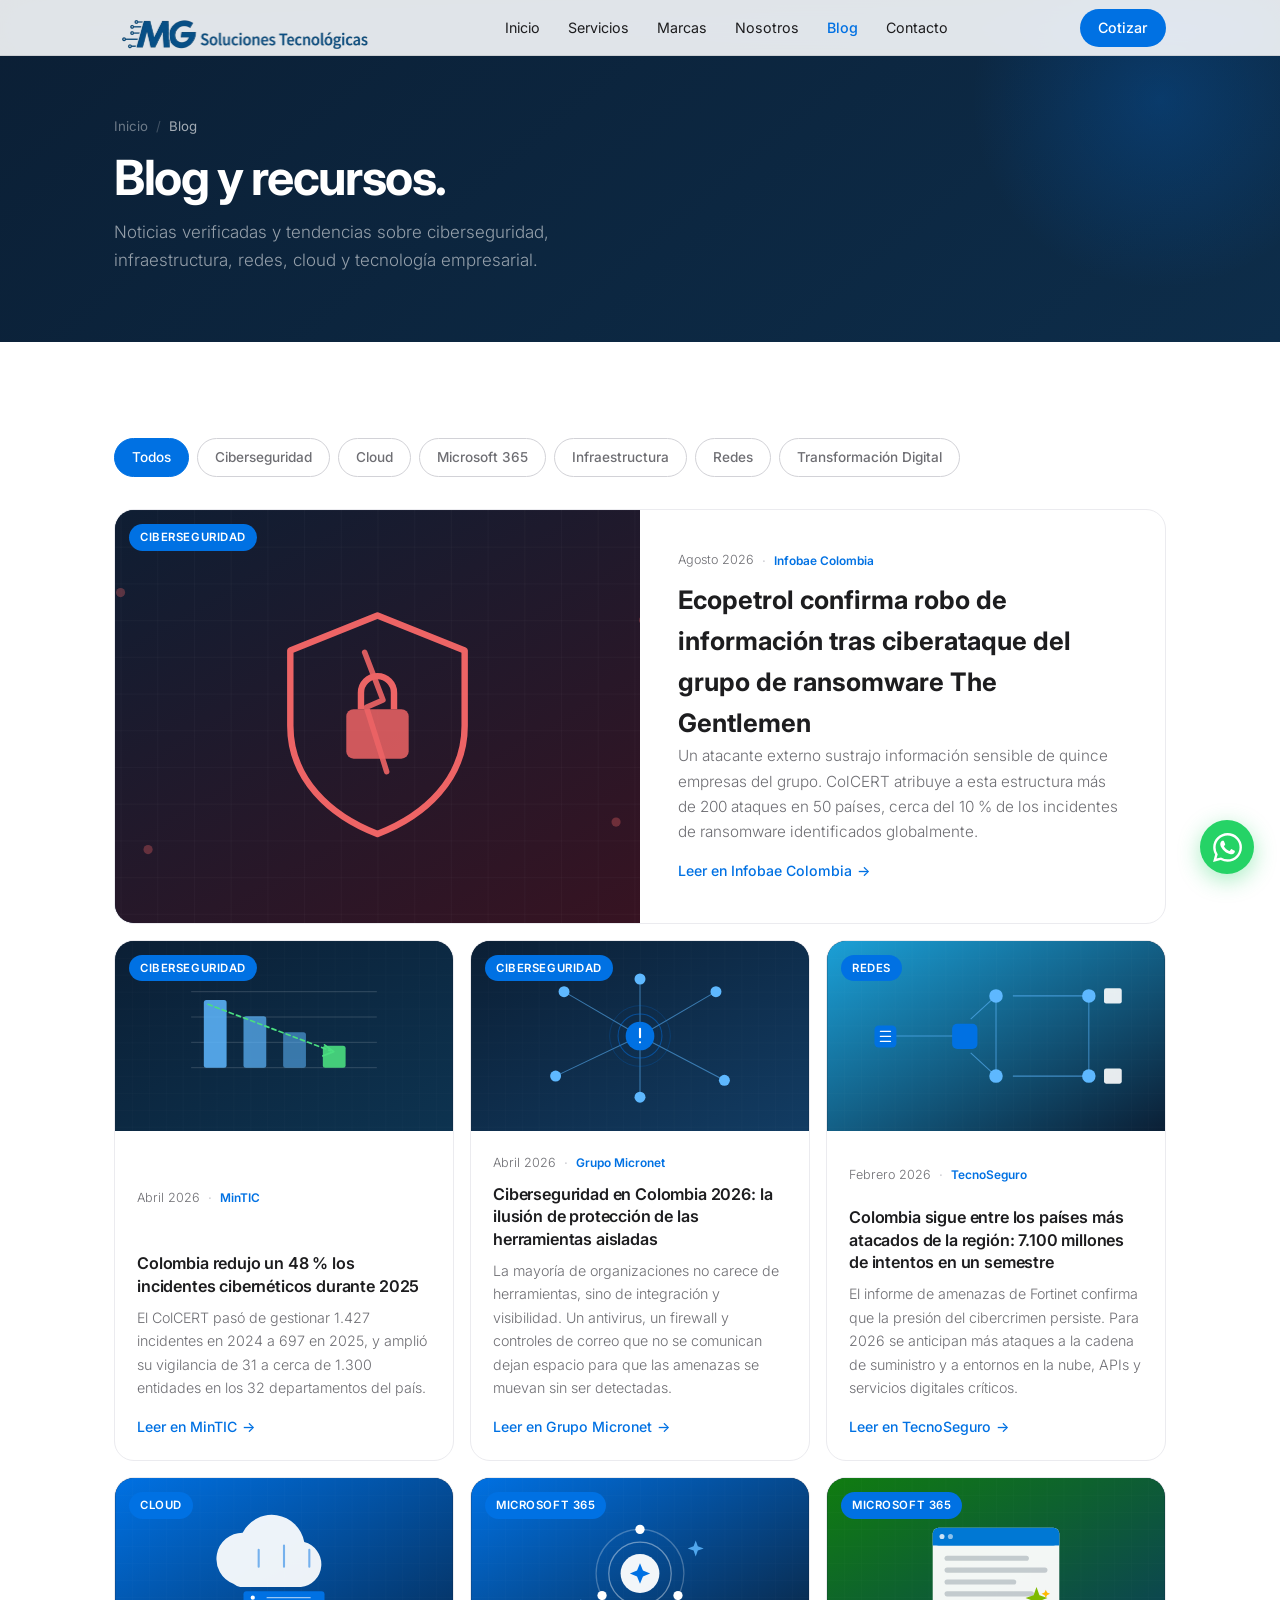
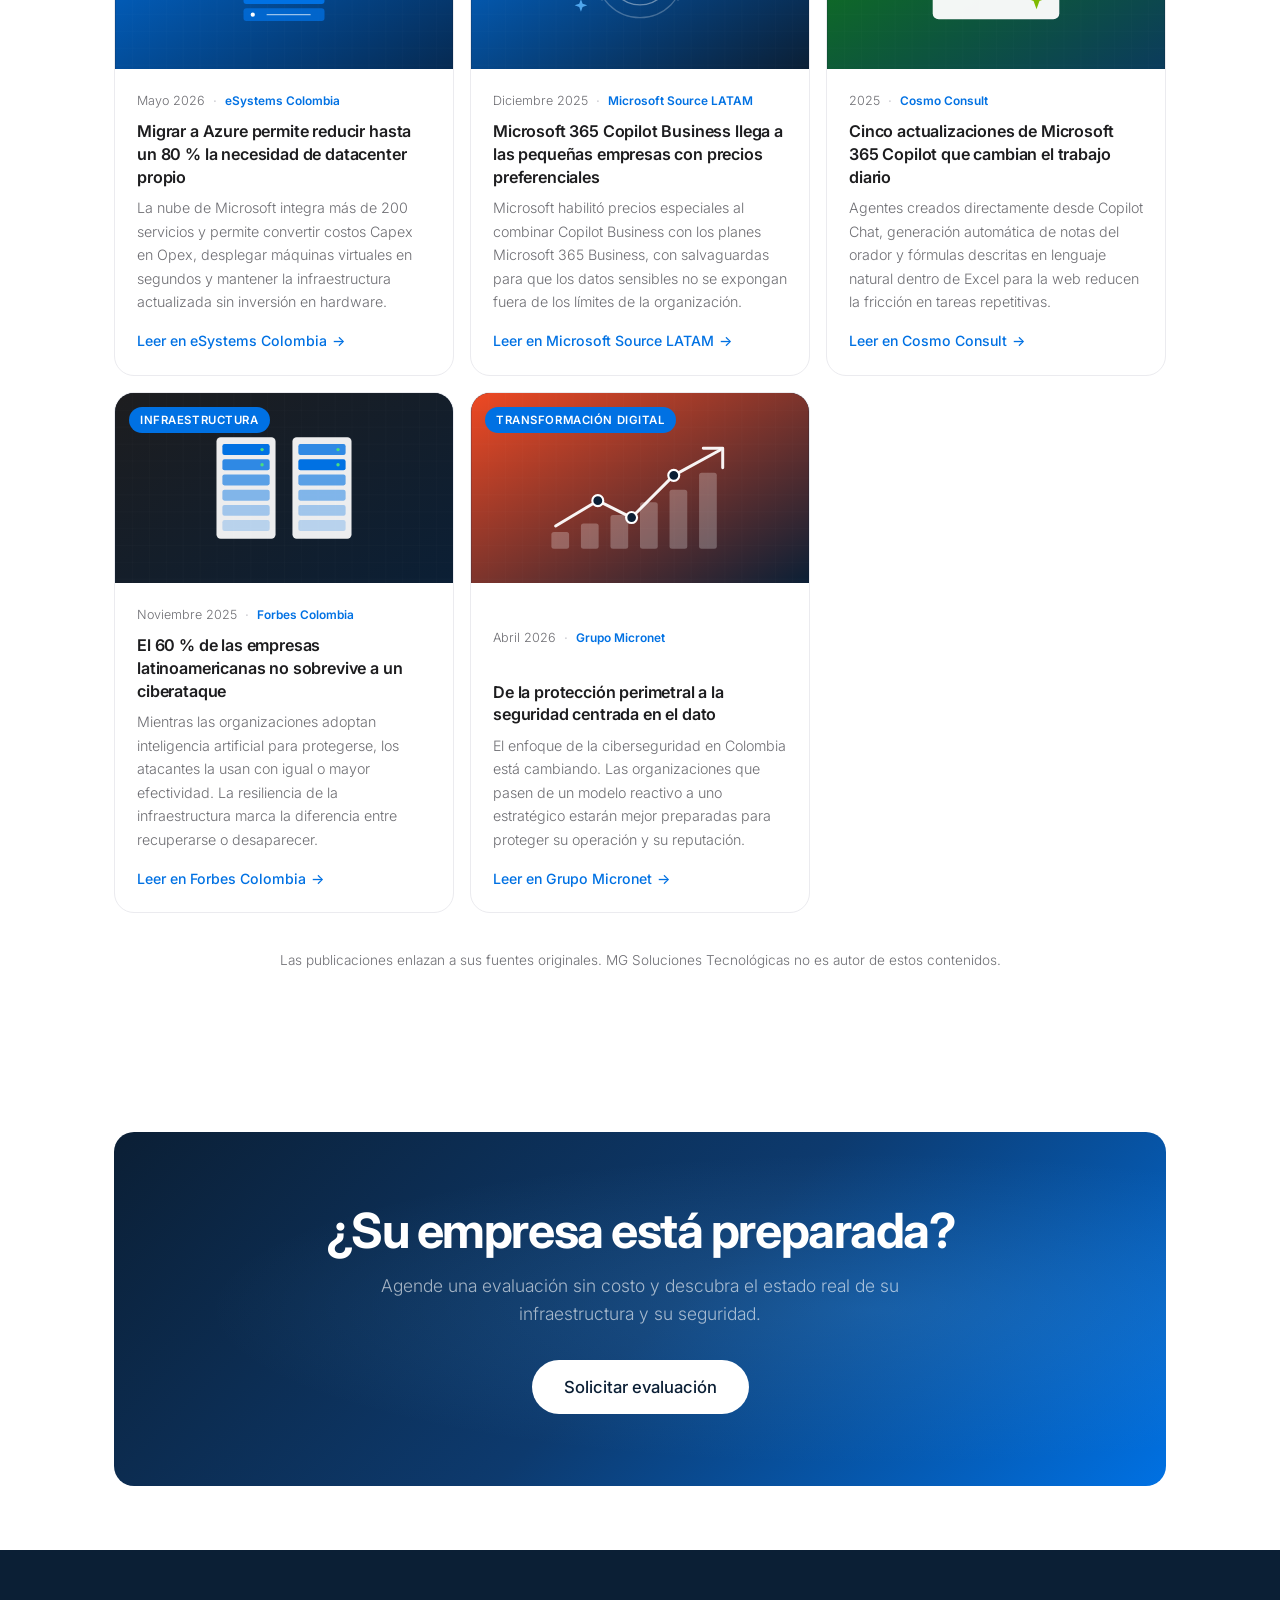
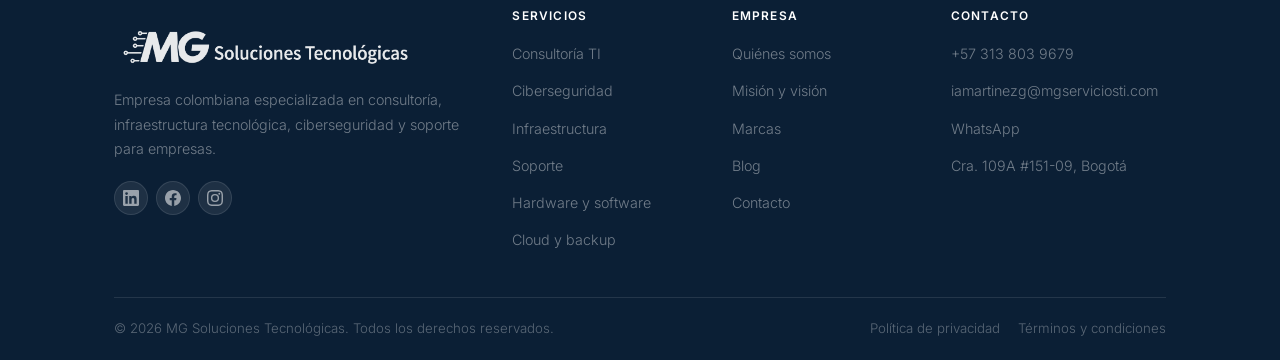
==== commit 52b2438f: "Actualización de contenido" ====
--- a/pages/blog.html
+++ b/pages/blog.html
@@ -1,178 +1,269 @@
 <!DOCTYPE html>
 <html lang="es">
 <head>
-  <meta charset="UTF-8" />
-  <meta name="viewport" content="width=device-width, initial-scale=1.0" />
-  <title>Blog — MG Soluciones Tecnológicas</title>
-  <meta name="description" content="Artículos, guías y tendencias sobre ciberseguridad, infraestructura TI, Microsoft 365 y transformación digital." />
-  <link rel="stylesheet" href="../css/styles.css" />
-  <link rel="icon" type="image/png" href="../images/logo.png" />
+<meta charset="utf-8">
+<meta name="viewport" content="width=device-width, initial-scale=1">
+<title>Blog y recursos — MG Soluciones Tecnológicas</title>
+<meta name="description" content="Noticias y tendencias sobre ciberseguridad, infraestructura TI, Microsoft 365, redes y cloud computing para empresas en Colombia.">
+<meta name="theme-color" content="#0B1F35">
+<meta property="og:type" content="website">
+<meta property="og:site_name" content="MG Soluciones Tecnológicas">
+<meta property="og:title" content="Blog y recursos — MG Soluciones Tecnológicas">
+<meta property="og:description" content="Noticias y tendencias sobre ciberseguridad, infraestructura TI, Microsoft 365, redes y cloud computing para empresas en Colombia.">
+<meta property="og:locale" content="es_CO">
+<link rel="icon" type="image/svg+xml" href="../images/favicon.svg">
+<link rel="icon" type="image/png" sizes="32x32" href="../images/favicon-32.png">
+<link rel="apple-touch-icon" href="../images/apple-touch-icon.png">
+<link rel="preconnect" href="https://fonts.googleapis.com">
+<link rel="preconnect" href="https://fonts.gstatic.com" crossorigin>
+<link rel="stylesheet" href="../css/styles.css">
 </head>
 <body>
-
+<a class="skip-link" href="#main">Saltar al contenido</a>
 <header class="site-header">
   <div class="container">
     <div class="header-inner">
-      <a href="../index.html" class="logo"><img src="../images/logo.png" alt="MG Soluciones Tecnológicas" /></a>
-      <nav class="nav-links">
-        <a href="../index.html">Inicio</a>
-        <a href="servicios.html">Servicios</a>
-        <a href="marcas.html">Marcas</a>
-        <a href="nosotros.html">Nosotros</a>
-        <a href="blog.html" class="active">Blog</a>
-        <a href="contacto.html">Contacto</a>
+      <a class="brand" href="../index.html" aria-label="MG Soluciones Tecnológicas, ir al inicio">
+        <img src="../images/logo.png" alt="MG Soluciones Tecnológicas" width="300" height="86">
+      </a>
+      <nav class="nav" aria-label="Navegación principal">
+      <a href="../index.html">Inicio</a>
+      <a href="servicios.html">Servicios</a>
+      <a href="marcas.html">Marcas</a>
+      <a href="nosotros.html">Nosotros</a>
+      <a href="blog.html" aria-current="page">Blog</a>
+      <a href="contacto.html">Contacto</a>
       </nav>
-      <a href="contacto.html" class="btn btn-primary nav-cta">Cotizar</a>
-      <button class="hamburger" aria-label="Menú" aria-expanded="false"><span></span><span></span><span></span></button>
-    </div>
-  </div>
-  <nav class="mobile-nav">
-    <a href="../index.html">Inicio</a><a href="servicios.html">Servicios</a><a href="marcas.html">Marcas</a>
-    <a href="nosotros.html">Nosotros</a><a href="blog.html">Blog</a><a href="contacto.html">Contacto</a>
-    <a href="contacto.html" class="btn btn-primary">Solicitar Cotización</a>
-  </nav>
+      <a class="btn btn--primary nav-cta" href="contacto.html">Cotizar</a>
+      <button class="nav-toggle" type="button" aria-label="Abrir menú" aria-expanded="false" aria-controls="menuMovil">
+        <span></span><span></span><span></span>
+      </button>
+    </div>
+  </div>
 </header>
-
-<div class="page-hero">
-  <div class="container">
-    <div class="page-hero-inner">
-      <div class="breadcrumb"><a href="../index.html">Inicio</a><span>/</span><span style="color:rgba(255,255,255,.6);">Blog</span></div>
-      <span class="page-hero-eyebrow">Recursos</span>
-      <h1 class="page-hero-title">Blog y Recursos.</h1>
-      <p class="page-hero-sub">Información, recomendaciones y tendencias sobre tecnología empresarial, ciberseguridad, infraestructura y transformación digital.</p>
-    </div>
+<nav class="nav-mobile" id="menuMovil" aria-label="Navegación móvil">
+  <a href="../index.html">Inicio</a>
+      <a href="servicios.html">Servicios</a>
+      <a href="marcas.html">Marcas</a>
+      <a href="nosotros.html">Nosotros</a>
+      <a href="blog.html" aria-current="page">Blog</a>
+      <a href="contacto.html">Contacto</a>
+  <a class="btn btn--primary" href="contacto.html">Solicitar Cotización</a>
+</nav>
+<main id="main">
+<div class="page-head">
+  <div class="container">
+    <nav class="crumbs" aria-label="Ruta de navegación">
+      <a href="../index.html">Inicio</a><span>/</span><span aria-current="page">Blog</span>
+    </nav>
+    <h1 class="h-lg">Blog y recursos.</h1>
+    <p>Noticias verificadas y tendencias sobre ciberseguridad, infraestructura, redes, cloud y tecnología empresarial.</p>
   </div>
 </div>
 
-<section class="section">
-  <div class="container">
-
-    <div class="blog-filters">
-      <button class="filter-btn active">Todos</button>
-      <button class="filter-btn">Ciberseguridad</button>
-      <button class="filter-btn">Infraestructura</button>
-      <button class="filter-btn">Microsoft 365</button>
-      <button class="filter-btn">Backup y Continuidad</button>
-      <button class="filter-btn">Transformación Digital</button>
-      <button class="filter-btn">Guías Gratuitas</button>
-    </div>
-
-    <div class="blog-main-grid">
-
-      <!-- Destacado -->
-      <div class="blog-card-featured">
-        <div class="blog-featured-img">
-          <span class="blog-featured-img-icon">🔐</span>
-          <span class="blog-tag-apple">Ciberseguridad</span>
-        </div>
-        <div class="blog-featured-body">
-          <p class="blog-date">Mayo 2025</p>
-          <h2>Las 5 amenazas de ciberseguridad más frecuentes en empresas colombianas y cómo prevenirlas.</h2>
-          <p>El ransomware, el phishing y los ataques a credenciales son cada vez más comunes. Conozca las estrategias de protección que están implementando las empresas más preparadas del país.</p>
-          <a href="#" class="blog-read-more" style="margin-top:20px;">Leer artículo →</a>
-        </div>
-      </div>
-
-      <div class="blog-card">
-        <div class="blog-img"><span class="blog-img-icon">☁️</span><span class="blog-tag-apple">Microsoft 365</span></div>
-        <div class="blog-body">
-          <p class="blog-date">Abril 2025</p>
-          <h3>Microsoft 365 para empresas: ¿Cuál plan necesita su organización?</h3>
-          <p>Comparamos los planes Business Basic, Standard y Premium para ayudarle a tomar la mejor decisión.</p>
-          <a href="#" class="blog-read-more">Leer artículo →</a>
-        </div>
-      </div>
-
-      <div class="blog-card">
-        <div class="blog-img"><span class="blog-img-icon">💾</span><span class="blog-tag-apple">Backup</span></div>
-        <div class="blog-body">
-          <p class="blog-date">Abril 2025</p>
-          <h3>La regla 3-2-1 del backup: cómo proteger sus datos empresariales.</h3>
-          <p>Una estrategia de respaldo bien diseñada puede ser la diferencia entre la recuperación rápida y la pérdida catastrófica.</p>
-          <a href="#" class="blog-read-more">Leer artículo →</a>
-        </div>
-      </div>
-
-      <div class="blog-card">
-        <div class="blog-img"><span class="blog-img-icon">🖥️</span><span class="blog-tag-apple">Infraestructura</span></div>
-        <div class="blog-body">
-          <p class="blog-date">Marzo 2025</p>
-          <h3>¿Cuándo es el momento de renovar la infraestructura tecnológica?</h3>
-          <p>Identificamos las señales de alerta que indican que sus equipos y servidores están afectando la productividad.</p>
-          <a href="#" class="blog-read-more">Leer artículo →</a>
-        </div>
-      </div>
-
-      <div class="blog-card">
-        <div class="blog-img"><span class="blog-img-icon">🛡️</span><span class="blog-tag-apple">Ciberseguridad</span></div>
-        <div class="blog-body">
-          <p class="blog-date">Marzo 2025</p>
-          <h3>¿Qué es el hardening de sistemas y por qué su empresa lo necesita?</h3>
-          <p>El hardening reduce significativamente la superficie de ataque de sus sistemas. Explicamos cómo implementarlo.</p>
-          <a href="#" class="blog-read-more">Leer artículo →</a>
-        </div>
-      </div>
-
-      <div class="blog-card">
-        <div class="blog-img"><span class="blog-img-icon">🚀</span><span class="blog-tag-apple">Transformación Digital</span></div>
-        <div class="blog-body">
-          <p class="blog-date">Febrero 2025</p>
-          <h3>Primeros pasos hacia la transformación digital en medianas empresas.</h3>
-          <p>La digitalización no tiene que ser costosa ni compleja. Una hoja de ruta práctica para comenzar el proceso.</p>
-          <a href="#" class="blog-read-more">Leer artículo →</a>
-        </div>
-      </div>
-
-      <div class="blog-card">
-        <div class="blog-img"><span class="blog-img-icon">📋</span><span class="blog-tag-apple">Guía Gratuita</span></div>
-        <div class="blog-body">
-          <p class="blog-date">Febrero 2025</p>
-          <h3>Checklist de seguridad informática para PyMEs: 20 controles esenciales.</h3>
-          <p>Descargue nuestra guía gratuita con los 20 controles de seguridad que toda PyME debería implementar.</p>
-          <a href="#" class="blog-read-more">Descargar guía →</a>
-        </div>
-      </div>
-
-    </div>
+<section class="section bg-white">
+  <div class="container">
+
+    <div class="filters" role="group" aria-label="Filtrar publicaciones por categoría">
+      <button class="filter" type="button" data-filter="todos" aria-pressed="true">Todos</button>
+      <button class="filter" type="button" data-filter="ciberseguridad" aria-pressed="false">Ciberseguridad</button>
+      <button class="filter" type="button" data-filter="cloud" aria-pressed="false">Cloud</button>
+      <button class="filter" type="button" data-filter="microsoft" aria-pressed="false">Microsoft 365</button>
+      <button class="filter" type="button" data-filter="infraestructura" aria-pressed="false">Infraestructura</button>
+      <button class="filter" type="button" data-filter="redes" aria-pressed="false">Redes</button>
+      <button class="filter" type="button" data-filter="transformacion" aria-pressed="false">Transformación Digital</button>
+    </div>
+
+    <div class="post-grid">
+      <article class="post post--featured" data-cat="ciberseguridad">
+        <div class="post__media">
+          <img src="../images/blog/ransomware.svg" alt="" loading="lazy" width="800" height="450">
+          <span class="post__tag">Ciberseguridad</span>
+        </div>
+        <div class="post__body">
+          <p class="post__meta"><span class="post__date">Agosto 2026</span><span class="post__source">Infobae Colombia</span></p>
+          <h2>Ecopetrol confirma robo de información tras ciberataque del grupo de ransomware The Gentlemen</h2>
+          <p>Un atacante externo sustrajo información sensible de quince empresas del grupo. ColCERT atribuye a esta estructura más de 200 ataques en 50 países, cerca del 10 % de los incidentes de ransomware identificados globalmente.</p>
+          <a class="link-arrow" href="https://www.infobae.com/colombia/2026/08/03/ataque-cibernetico-contra-el-ministerio-de-justicia-se-reportan-fallas-en-algunos-servicios/" target="_blank" rel="noopener">Leer en Infobae Colombia</a>
+        </div>
+      </article>
+      <article class="post" data-cat="ciberseguridad">
+        <div class="post__media">
+          <img src="../images/blog/mintic.svg" alt="" loading="lazy" width="800" height="450">
+          <span class="post__tag">Ciberseguridad</span>
+        </div>
+        <div class="post__body">
+          <p class="post__meta"><span class="post__date">Abril 2026</span><span class="post__source">MinTIC</span></p>
+          <h3>Colombia redujo un 48 % los incidentes cibernéticos durante 2025</h3>
+          <p>El ColCERT pasó de gestionar 1.427 incidentes en 2024 a 697 en 2025, y amplió su vigilancia de 31 a cerca de 1.300 entidades en los 32 departamentos del país.</p>
+          <a class="link-arrow" href="https://www.mintic.gov.co/portal/715/w3-article-433511.html" target="_blank" rel="noopener">Leer en MinTIC</a>
+        </div>
+      </article>
+      <article class="post" data-cat="ciberseguridad">
+        <div class="post__media">
+          <img src="../images/blog/amenazas.svg" alt="" loading="lazy" width="800" height="450">
+          <span class="post__tag">Ciberseguridad</span>
+        </div>
+        <div class="post__body">
+          <p class="post__meta"><span class="post__date">Abril 2026</span><span class="post__source">Grupo Micronet</span></p>
+          <h3>Ciberseguridad en Colombia 2026: la ilusión de protección de las herramientas aisladas</h3>
+          <p>La mayoría de organizaciones no carece de herramientas, sino de integración y visibilidad. Un antivirus, un firewall y controles de correo que no se comunican dejan espacio para que las amenazas se muevan sin ser detectadas.</p>
+          <a class="link-arrow" href="https://blog.grupomicronet.com/es/c%C3%B3mo-est%C3%A1-la-ciberseguridad-en-colombia-en-2026" target="_blank" rel="noopener">Leer en Grupo Micronet</a>
+        </div>
+      </article>
+      <article class="post" data-cat="redes">
+        <div class="post__media">
+          <img src="../images/blog/redes.svg" alt="" loading="lazy" width="800" height="450">
+          <span class="post__tag">Redes</span>
+        </div>
+        <div class="post__body">
+          <p class="post__meta"><span class="post__date">Febrero 2026</span><span class="post__source">TecnoSeguro</span></p>
+          <h3>Colombia sigue entre los países más atacados de la región: 7.100 millones de intentos en un semestre</h3>
+          <p>El informe de amenazas de Fortinet confirma que la presión del cibercrimen persiste. Para 2026 se anticipan más ataques a la cadena de suministro y a entornos en la nube, APIs y servicios digitales críticos.</p>
+          <a class="link-arrow" href="https://www.tecnoseguro.com/analisis/seguridad-informatica/ciberataques-colombia-amenaza-digital" target="_blank" rel="noopener">Leer en TecnoSeguro</a>
+        </div>
+      </article>
+      <article class="post" data-cat="cloud|infraestructura">
+        <div class="post__media">
+          <img src="../images/blog/cloud.svg" alt="" loading="lazy" width="800" height="450">
+          <span class="post__tag">Cloud</span>
+        </div>
+        <div class="post__body">
+          <p class="post__meta"><span class="post__date">Mayo 2026</span><span class="post__source">eSystems Colombia</span></p>
+          <h3>Migrar a Azure permite reducir hasta un 80 % la necesidad de datacenter propio</h3>
+          <p>La nube de Microsoft integra más de 200 servicios y permite convertir costos Capex en Opex, desplegar máquinas virtuales en segundos y mantener la infraestructura actualizada sin inversión en hardware.</p>
+          <a class="link-arrow" href="https://esystems.com.co/servicios-cloud-azure/" target="_blank" rel="noopener">Leer en eSystems Colombia</a>
+        </div>
+      </article>
+      <article class="post" data-cat="microsoft|cloud">
+        <div class="post__media">
+          <img src="../images/blog/copilot.svg" alt="" loading="lazy" width="800" height="450">
+          <span class="post__tag">Microsoft 365</span>
+        </div>
+        <div class="post__body">
+          <p class="post__meta"><span class="post__date">Diciembre 2025</span><span class="post__source">Microsoft Source LATAM</span></p>
+          <h3>Microsoft 365 Copilot Business llega a las pequeñas empresas con precios preferenciales</h3>
+          <p>Microsoft habilitó precios especiales al combinar Copilot Business con los planes Microsoft 365 Business, con salvaguardas para que los datos sensibles no se expongan fuera de los límites de la organización.</p>
+          <a class="link-arrow" href="https://news.microsoft.com/source/latam/noticias-de-microsoft/microsoft-365-copilot-business-el-futuro-del-trabajo-para-las-pequenas-empresas/" target="_blank" rel="noopener">Leer en Microsoft Source LATAM</a>
+        </div>
+      </article>
+      <article class="post" data-cat="microsoft">
+        <div class="post__media">
+          <img src="../images/blog/microsoft.svg" alt="" loading="lazy" width="800" height="450">
+          <span class="post__tag">Microsoft 365</span>
+        </div>
+        <div class="post__body">
+          <p class="post__meta"><span class="post__date">2025</span><span class="post__source">Cosmo Consult</span></p>
+          <h3>Cinco actualizaciones de Microsoft 365 Copilot que cambian el trabajo diario</h3>
+          <p>Agentes creados directamente desde Copilot Chat, generación automática de notas del orador y fórmulas descritas en lenguaje natural dentro de Excel para la web reducen la fricción en tareas repetitivas.</p>
+          <a class="link-arrow" href="https://www.cosmoconsult.com/mx/insights/blog/las-5-actualizaciones-mas-potentes-de-microsoft-365-copilot-julio-2025" target="_blank" rel="noopener">Leer en Cosmo Consult</a>
+        </div>
+      </article>
+      <article class="post" data-cat="infraestructura">
+        <div class="post__media">
+          <img src="../images/blog/infraestructura.svg" alt="" loading="lazy" width="800" height="450">
+          <span class="post__tag">Infraestructura</span>
+        </div>
+        <div class="post__body">
+          <p class="post__meta"><span class="post__date">Noviembre 2025</span><span class="post__source">Forbes Colombia</span></p>
+          <h3>El 60 % de las empresas latinoamericanas no sobrevive a un ciberataque</h3>
+          <p>Mientras las organizaciones adoptan inteligencia artificial para protegerse, los atacantes la usan con igual o mayor efectividad. La resiliencia de la infraestructura marca la diferencia entre recuperarse o desaparecer.</p>
+          <a class="link-arrow" href="https://forbes.co/2025/11/04/tecnologia/60-de-empresas-en-latam-no-sobreviven-a-un-ciberataque" target="_blank" rel="noopener">Leer en Forbes Colombia</a>
+        </div>
+      </article>
+      <article class="post" data-cat="transformacion">
+        <div class="post__media">
+          <img src="../images/blog/transformacion.svg" alt="" loading="lazy" width="800" height="450">
+          <span class="post__tag">Transformación Digital</span>
+        </div>
+        <div class="post__body">
+          <p class="post__meta"><span class="post__date">Abril 2026</span><span class="post__source">Grupo Micronet</span></p>
+          <h3>De la protección perimetral a la seguridad centrada en el dato</h3>
+          <p>El enfoque de la ciberseguridad en Colombia está cambiando. Las organizaciones que pasen de un modelo reactivo a uno estratégico estarán mejor preparadas para proteger su operación y su reputación.</p>
+          <a class="link-arrow" href="https://blog.grupomicronet.com/es/panorama-de-la-ciberseguridad-en-colombia-riesgos-tendencias-y-desaf%C3%ADos-en-2026" target="_blank" rel="noopener">Leer en Grupo Micronet</a>
+        </div>
+      </article>
+      <p class="empty-state" id="sinResultados" hidden>No hay publicaciones en esta categoría por el momento.</p>
+    </div>
+
+    <p class="body center" style="margin-top:36px;font-size:.8rem">
+      Las publicaciones enlazan a sus fuentes originales. MG Soluciones Tecnológicas no es autor de estos contenidos.
+    </p>
   </div>
 </section>
 
-<!-- Newsletter -->
-<section class="section-sm section-gray">
-  <div class="container">
-    <div style="text-align:center;max-width:500px;margin:0 auto;">
-      <span class="eyebrow" style="display:block;text-align:center;">Newsletter</span>
-      <h2 class="headline-md">Reciba nuestros artículos.</h2>
-      <p class="body-md" style="margin-bottom:28px;">Suscríbase y reciba mensualmente contenido sobre tecnología empresarial, ciberseguridad y tendencias digitales.</p>
-      <div style="display:flex;gap:10px;max-width:420px;margin:0 auto;">
-        <input type="email" placeholder="su@empresa.com"
-          style="flex:1;padding:11px 14px;border-radius:var(--radius-pill);border:.5px solid rgba(0,0,0,.15);font-family:var(--font);font-size:.88rem;outline:none;background:var(--apple-white);" />
-        <a href="contacto.html" class="btn btn-primary">Suscribirse</a>
+<section class="section--sm">
+  <div class="container">
+    <div class="cta">
+      <h2 class="h-lg">¿Su empresa está preparada?</h2>
+      <p>Agende una evaluación sin costo y descubra el estado real de su infraestructura y su seguridad.</p>
+      <div class="cta-actions">
+        <a class="btn btn--light btn--lg" href="contacto.html">Solicitar evaluación</a>
+        
       </div>
     </div>
   </div>
 </section>
 
+</main>
 <footer class="site-footer">
   <div class="container">
     <div class="footer-grid">
-      <div><div class="footer-logo"><img src="../images/logo.png" alt="MG Soluciones Tecnológicas" /></div><p class="footer-desc">Empresa colombiana especializada en consultoría, infraestructura tecnológica, ciberseguridad y soporte para empresas.</p><div class="footer-social"><a href="#" class="social-link">in</a><a href="#" class="social-link">f</a><a href="#" class="social-link">ig</a></div></div>
-      <div class="footer-col"><h5>Servicios</h5><ul><li><a href="servicios.html#consultoria">Consultoría TI</a></li><li><a href="servicios.html#ciberseguridad">Ciberseguridad</a></li><li><a href="servicios.html#infraestructura">Infraestructura</a></li><li><a href="servicios.html#soporte">Soporte</a></li><li><a href="servicios.html#cloud">Cloud y Backup</a></li></ul></div>
-      <div class="footer-col"><h5>Empresa</h5><ul><li><a href="nosotros.html">Quiénes Somos</a></li><li><a href="marcas.html">Marcas</a></li><li><a href="blog.html">Blog</a></li><li><a href="contacto.html">Contacto</a></li></ul></div>
-      <div class="footer-col"><h5>Contacto</h5><ul><li><a href="tel:+57XXXXXXXXXX">+57 (XXX) XXX-XXXX</a></li><li><a href="mailto:info@mgsoluciones.com">info@mgsoluciones.com</a></li><li><a href="#">Bogotá, Colombia</a></li></ul></div>
-    </div>
-    <div class="footer-bottom"><p>© 2025 MG Soluciones Tecnológicas. Todos los derechos reservados.</p><div class="footer-bottom-links"><a href="#">Política de Privacidad</a><a href="#">Términos y Condiciones</a></div></div>
+      <div class="footer-brand">
+        <a href="../index.html"><img src="../images/logo.png" alt="MG Soluciones Tecnológicas" width="300" height="86"></a>
+        <p>Empresa colombiana especializada en consultoría, infraestructura tecnológica, ciberseguridad y soporte para empresas.</p>
+        <div class="socials">
+          <a href="#" aria-label="LinkedIn"><svg viewBox="0 0 24 24"><path d="M20.45 20.45h-3.56v-5.57c0-1.33-.02-3.04-1.85-3.04-1.85 0-2.14 1.45-2.14 2.94v5.67H9.35V9h3.41v1.56h.05a3.74 3.74 0 0 1 3.37-1.85c3.6 0 4.27 2.37 4.27 5.46zM5.34 7.43a2.06 2.06 0 1 1 0-4.13 2.06 2.06 0 0 1 0 4.13M7.12 20.45H3.56V9h3.56zM22.22 0H1.77C.79 0 0 .77 0 1.72v20.56C0 23.23.79 24 1.77 24h20.45c.98 0 1.78-.77 1.78-1.72V1.72C24 .77 23.2 0 22.22 0"/></svg></a>
+          <a href="#" aria-label="Facebook"><svg viewBox="0 0 24 24"><path d="M24 12.07C24 5.4 18.63 0 12 0S0 5.4 0 12.07C0 18.1 4.39 23.1 10.13 24v-8.44H7.08v-3.49h3.05V9.41c0-3.02 1.79-4.69 4.53-4.69 1.31 0 2.68.24 2.68.24v2.97h-1.51c-1.49 0-1.96.93-1.96 1.89v2.25h3.33l-.53 3.49h-2.8V24C19.61 23.1 24 18.1 24 12.07"/></svg></a>
+          <a href="#" aria-label="Instagram"><svg viewBox="0 0 24 24"><path d="M12 2.16c3.2 0 3.58.01 4.85.07 3.25.15 4.77 1.69 4.92 4.92.06 1.27.07 1.65.07 4.85s-.01 3.58-.07 4.85c-.15 3.23-1.66 4.77-4.92 4.92-1.27.06-1.65.07-4.85.07s-3.58-.01-4.85-.07c-3.26-.15-4.77-1.7-4.92-4.92-.06-1.27-.07-1.65-.07-4.85s.01-3.58.07-4.85C2.38 3.92 3.89 2.38 7.15 2.23 8.42 2.17 8.8 2.16 12 2.16M12 0C8.74 0 8.33.01 7.05.07 2.7.27.27 2.69.07 7.05.01 8.33 0 8.74 0 12s.01 3.67.07 4.95c.2 4.36 2.62 6.78 6.98 6.98C8.33 23.99 8.74 24 12 24s3.67-.01 4.95-.07c4.35-.2 6.78-2.62 6.98-6.98.06-1.28.07-1.69.07-4.95s-.01-3.67-.07-4.95c-.2-4.35-2.62-6.78-6.98-6.98C15.67.01 15.26 0 12 0m0 5.84a6.16 6.16 0 1 0 0 12.32 6.16 6.16 0 0 0 0-12.32M12 16a4 4 0 1 1 0-8 4 4 0 0 1 0 8m6.41-11.85a1.44 1.44 0 1 0 0 2.88 1.44 1.44 0 0 0 0-2.88"/></svg></a>
+        </div>
+      </div>
+      <div class="footer-col">
+        <h2>Servicios</h2>
+        <ul>
+          <li><a href="servicios.html#consultoria">Consultoría TI</a></li>
+          <li><a href="servicios.html#ciberseguridad">Ciberseguridad</a></li>
+          <li><a href="servicios.html#infraestructura">Infraestructura</a></li>
+          <li><a href="servicios.html#soporte">Soporte</a></li>
+          <li><a href="servicios.html#hardware">Hardware y software</a></li>
+          <li><a href="servicios.html#cloud">Cloud y backup</a></li>
+        </ul>
+      </div>
+      <div class="footer-col">
+        <h2>Empresa</h2>
+        <ul>
+          <li><a href="nosotros.html">Quiénes somos</a></li>
+          <li><a href="nosotros.html#proposito">Misión y visión</a></li>
+          <li><a href="marcas.html">Marcas</a></li>
+          <li><a href="blog.html">Blog</a></li>
+          <li><a href="contacto.html">Contacto</a></li>
+        </ul>
+      </div>
+      <div class="footer-col">
+        <h2>Contacto</h2>
+        <ul>
+          <li><a href="tel:+573138039679">+57 313 803 9679</a></li>
+          <li><a href="mailto:iamartinezg@mgserviciosti.com">iamartinezg@mgserviciosti.com</a></li>
+          <li><a href="https://wa.me/573138039679?text=Hola%2C%20me%20gustar%C3%ADa%20recibir%20informaci%C3%B3n%20sobre%20sus%20servicios." target="_blank" rel="noopener">WhatsApp</a></li>
+          <li><a href="https://www.google.com/maps/search/?api=1&amp;query=Carrera+109A+%23151-09%2C+Bogot%C3%A1%2C+Colombia" target="_blank" rel="noopener">Cra. 109A #151-09, Bogotá</a></li>
+        </ul>
+      </div>
+    </div>
+    <div class="footer-bottom">
+      <p>&copy; <span data-year>2026</span> MG Soluciones Tecnológicas. Todos los derechos reservados.</p>
+      <nav aria-label="Enlaces legales">
+        <a href="#">Política de privacidad</a>
+        <a href="#">Términos y condiciones</a>
+      </nav>
+    </div>
   </div>
 </footer>
-<a href="https://wa.me/57XXXXXXXXXX" target="_blank" rel="noopener" class="whatsapp-float" aria-label="WhatsApp"><span class="whatsapp-tooltip">¡Escríbenos!</span><svg viewBox="0 0 24 24"><path d="M17.472 14.382c-.297-.149-1.758-.867-2.03-.967-.273-.099-.471-.148-.67.15-.197.297-.767.966-.94 1.164-.173.199-.347.223-.644.075-.297-.15-1.255-.463-2.39-1.475-.883-.788-1.48-1.761-1.653-2.059-.173-.297-.018-.458.13-.606.134-.133.298-.347.446-.52.149-.174.198-.298.298-.497.099-.198.05-.371-.025-.52-.075-.149-.669-1.612-.916-2.207-.242-.579-.487-.5-.669-.51-.173-.008-.371-.01-.57-.01-.198 0-.52.074-.792.372-.272.297-1.04 1.016-1.04 2.479 0 1.462 1.065 2.875 1.213 3.074.149.198 2.096 3.2 5.077 4.487.709.306 1.262.489 1.694.625.712.227 1.36.195 1.871.118.571-.085 1.758-.719 2.006-1.413.248-.694.248-1.289.173-1.413-.074-.124-.272-.198-.57-.347m-5.421 7.403h-.004a9.87 9.87 0 01-5.031-1.378l-.361-.214-3.741.982.998-3.648-.235-.374a9.86 9.86 0 01-1.51-5.26c.001-5.45 4.436-9.884 9.888-9.884 2.64 0 5.122 1.03 6.988 2.898a9.825 9.825 0 012.893 6.994c-.003 5.45-4.437 9.884-9.885 9.884m8.413-18.297A11.815 11.815 0 0012.05 0C5.495 0 .16 5.335.157 11.892c0 2.096.547 4.142 1.588 5.945L.057 24l6.305-1.654a11.882 11.882 0 005.683 1.448h.005c6.554 0 11.89-5.335 11.893-11.893a11.821 11.821 0 00-3.48-8.413Z"/></svg></a>
-<script src="../js/main.js"></script>
-<script>
-  document.querySelectorAll('.filter-btn').forEach(btn => {
-    btn.addEventListener('click', () => {
-      document.querySelectorAll('.filter-btn').forEach(b => b.classList.remove('active'));
-      btn.classList.add('active');
-    });
-  });
-</script>
+
+<a class="wa-float" href="https://wa.me/573138039679?text=Hola%2C%20me%20gustar%C3%ADa%20recibir%20informaci%C3%B3n%20sobre%20sus%20servicios." target="_blank" rel="noopener" aria-label="Escribir por WhatsApp">
+  <span class="wa-float__label">Escríbenos por WhatsApp</span>
+  <svg viewBox="0 0 24 24" aria-hidden="true"><path d="M17.472 14.382c-.297-.149-1.758-.867-2.03-.967-.273-.099-.471-.148-.67.15-.197.297-.767.966-.94 1.164-.173.199-.347.223-.644.075-.297-.15-1.255-.463-2.39-1.475-.883-.788-1.48-1.761-1.653-2.059-.173-.297-.018-.458.13-.606.134-.133.298-.347.446-.52.149-.174.198-.298.298-.497.099-.198.05-.371-.025-.52-.075-.149-.669-1.612-.916-2.207-.242-.579-.487-.5-.669-.51-.173-.008-.371-.01-.57-.01-.198 0-.52.074-.792.372-.272.297-1.04 1.016-1.04 2.479 0 1.462 1.065 2.875 1.213 3.074.149.198 2.096 3.2 5.077 4.487.709.306 1.262.489 1.694.625.712.227 1.36.195 1.871.118.571-.085 1.758-.719 2.006-1.413.248-.694.248-1.289.173-1.413-.074-.124-.272-.198-.57-.347m-5.421 7.403h-.004a9.87 9.87 0 0 1-5.031-1.378l-.361-.214-3.741.982.998-3.648-.235-.374a9.86 9.86 0 0 1-1.51-5.26c.001-5.45 4.436-9.884 9.888-9.884 2.64 0 5.122 1.03 6.988 2.898a9.825 9.825 0 0 1 2.893 6.994c-.003 5.45-4.437 9.884-9.885 9.884m8.413-18.297A11.815 11.815 0 0 0 12.05 0C5.495 0 .16 5.335.157 11.892c0 2.096.547 4.142 1.588 5.945L.057 24l6.305-1.654a11.882 11.882 0 0 0 5.683 1.448h.005c6.554 0 11.89-5.335 11.893-11.893a11.821 11.821 0 0 0-3.48-8.413Z"/></svg>
+</a>
+
+<script src="../js/main.js" defer></script>
 </body>
 </html>
--- a/css/styles.css
+++ b/css/styles.css
@@ -1,791 +1,864 @@
-/* ============================================================
-   MG SOLUCIONES TECNOLÓGICAS — Apple style + Brand Colors
-   ============================================================ */
-
-@import url('https://fonts.googleapis.com/css2?family=Inter:wght@300;400;500;600;700;800;900&display=swap');
-
+/* ==========================================================================
+   MG SOLUCIONES TECNOLÓGICAS — Hoja de estilos
+   ========================================================================== */
+
+@import url('https://fonts.googleapis.com/css2?family=Inter:wght@300;400;500;600;700;800&display=swap');
+
+/* --------------------------------------------------------------------------
+   1. Variables
+   -------------------------------------------------------------------------- */
 :root {
-  /* Brand */
   --navy:        #0B1F35;
-  --navy-mid:    #112840;
+  --navy-deep:   #081827;
+  --navy-soft:   #0d2d4a;
   --blue:        #0071e3;
-  --blue-hov:    #0077ed;
-  --blue-light:  #e8f1fb;
-
-  /* Neutrals */
+  --blue-dark:   #005ec3;
+  --blue-bright: #5eb8ff;
+  --blue-tint:   #e8f1fb;
+
   --white:       #ffffff;
   --gray-50:     #f5f5f7;
-  --gray-100:    #e8e8ed;
+  --gray-100:    #ebebef;
   --gray-200:    #d2d2d7;
   --gray-500:    #6e6e73;
-  --gray-700:    #424245;
   --dark:        #1d1d1f;
-  --black:       #000000;
-
-  /* Semantic */
-  --border:      rgba(0,0,0,0.1);
-  --border-light:rgba(255,255,255,0.12);
-
-  --font: -apple-system, BlinkMacSystemFont, 'Inter', 'Helvetica Neue', Helvetica, Arial, sans-serif;
-
-  --radius-pill: 980px;
-  --radius-card: 20px;
-  --radius-sm:   12px;
-  --radius-icon: 12px;
-
-  --transition: .25s cubic-bezier(.4,0,.2,1);
-}
-
-/* ── Reset ── */
+
+  --success:     #198754;
+  --danger:      #d93025;
+
+  --border:      rgba(0,0,0,.09);
+
+  --font: -apple-system, BlinkMacSystemFont, 'Inter', 'Segoe UI', Roboto, Helvetica, Arial, sans-serif;
+
+  --r-pill: 980px;
+  --r-card: 20px;
+  --r-md:   14px;
+  --r-sm:   10px;
+
+  --t: .25s cubic-bezier(.4,0,.2,1);
+
+  --sh-sm: 0 2px 10px rgba(11,31,53,.06);
+  --sh-md: 0 10px 34px rgba(11,31,53,.10);
+  --sh-lg: 0 26px 68px rgba(11,31,53,.20);
+
+  --header-h: 56px;
+}
+
+/* --------------------------------------------------------------------------
+   2. Reset y base
+   -------------------------------------------------------------------------- */
 *, *::before, *::after { box-sizing: border-box; margin: 0; padding: 0; }
-html { scroll-behavior: smooth; font-size: 17px; }
+
+html {
+  font-size: 17px;
+  scroll-behavior: smooth;
+  scroll-padding-top: calc(var(--header-h) + 16px);
+  -webkit-text-size-adjust: 100%;
+}
+
 body {
   font-family: var(--font);
   color: var(--dark);
   background: var(--white);
-  line-height: 1.5;
+  line-height: 1.6;
+  overflow-x: hidden;
   -webkit-font-smoothing: antialiased;
   -moz-osx-font-smoothing: grayscale;
 }
-img { max-width: 100%; display: block; }
-a { text-decoration: none; color: inherit; }
+
+img, svg { display: block; max-width: 100%; }
+img { height: auto; }
+a { color: inherit; text-decoration: none; }
 ul { list-style: none; }
-button { cursor: pointer; font-family: var(--font); border: none; background: none; }
-
-/* ── Container ── */
-.container { max-width: 1080px; margin: 0 auto; padding: 0 24px; }
-
-/* ── Typography ── */
+button { font: inherit; border: 0; background: none; cursor: pointer; color: inherit; }
+input, select, textarea { font: inherit; }
+
+.container { width: 100%; max-width: 1100px; margin-inline: auto; padding-inline: 24px; }
+
+.sr-only {
+  position: absolute; width: 1px; height: 1px; padding: 0; margin: -1px;
+  overflow: hidden; clip: rect(0,0,0,0); white-space: nowrap; border: 0;
+}
+
+.skip-link {
+  position: absolute; top: -60px; left: 12px; z-index: 2000;
+  background: var(--blue); color: #fff; padding: 10px 18px;
+  border-radius: 0 0 var(--r-sm) var(--r-sm); font-size: .88rem; font-weight: 600;
+  transition: top var(--t);
+}
+.skip-link:focus { top: 0; }
+
+/* --------------------------------------------------------------------------
+   3. Tipografía
+   -------------------------------------------------------------------------- */
 .eyebrow {
-  font-size: .72rem; font-weight: 600;
-  letter-spacing: .1em; text-transform: uppercase;
-  color: var(--blue); margin-bottom: 12px; display: block;
-}
-.eyebrow-white { color: rgba(255,255,255,.6); }
-.headline-xl {
-  font-size: clamp(2.4rem, 5.5vw, 4.2rem);
-  font-weight: 700; letter-spacing: -2px; line-height: 1.05;
-  color: var(--dark); margin-bottom: 18px;
-}
-.headline-lg {
-  font-size: clamp(2rem, 4vw, 3.2rem);
-  font-weight: 700; letter-spacing: -1.5px; line-height: 1.08;
-  color: var(--dark); margin-bottom: 16px;
-}
-.headline-md {
-  font-size: clamp(1.5rem, 3vw, 2.2rem);
-  font-weight: 700; letter-spacing: -1px; line-height: 1.1;
-  color: var(--dark); margin-bottom: 14px;
-}
-.body-lg { font-size: 1.05rem; font-weight: 300; color: var(--gray-500); line-height: 1.7; }
-.body-md { font-size: .95rem; font-weight: 300; color: var(--gray-500); line-height: 1.7; }
-.text-white  { color: var(--white) !important; }
-.text-center { text-align: center; }
-.text-center .body-lg,
-.text-center .body-md { margin: 0 auto; max-width: 560px; }
-
-/* ── Buttons ── */
+  display: block; margin-bottom: 12px;
+  font-size: .72rem; font-weight: 600; letter-spacing: .1em;
+  text-transform: uppercase; color: var(--blue);
+}
+.eyebrow--light { color: var(--blue-bright); }
+.eyebrow--muted { color: rgba(255,255,255,.5); }
+
+.h-xl { font-size: clamp(2.1rem, 5vw, 3.6rem); font-weight: 700; letter-spacing: -.035em; line-height: 1.06; }
+.h-lg { font-size: clamp(1.75rem, 3.8vw, 2.85rem); font-weight: 700; letter-spacing: -.03em; line-height: 1.1; margin-bottom: 16px; }
+.h-md { font-size: clamp(1.4rem, 2.8vw, 2rem);    font-weight: 700; letter-spacing: -.025em; line-height: 1.15; margin-bottom: 14px; }
+.h-sm { font-size: 1.1rem; font-weight: 600; letter-spacing: -.01em; }
+
+.lead    { font-size: 1.05rem; font-weight: 300; line-height: 1.7; color: var(--gray-500); }
+.body    { font-size: .95rem;  font-weight: 300; line-height: 1.7; color: var(--gray-500); }
+.on-dark { color: var(--white); }
+.on-dark .lead, .on-dark .body { color: rgba(255,255,255,.55); }
+
+.center { text-align: center; }
+.center .lead, .center .body { margin-inline: auto; max-width: 600px; }
+
+/* --------------------------------------------------------------------------
+   4. Botones
+   -------------------------------------------------------------------------- */
 .btn {
-  display: inline-flex; align-items: center; gap: 7px;
-  font-family: var(--font); font-size: .9rem; font-weight: 500;
-  padding: 12px 24px; border-radius: var(--radius-pill);
-  transition: all var(--transition); white-space: nowrap; cursor: pointer;
-}
-.btn-primary  { background: var(--blue); color: var(--white); }
-.btn-primary:hover { background: var(--blue-hov); transform: scale(1.02); }
-.btn-ghost    { background: transparent; color: var(--blue); border: 1px solid rgba(0,113,227,.35); }
-.btn-ghost:hover { background: rgba(0,113,227,.07); border-color: var(--blue); }
-.btn-white    { background: var(--white); color: var(--dark); }
-.btn-white:hover { background: var(--gray-50); }
-.btn-outline-white { background: transparent; color: var(--white); border: 1px solid rgba(255,255,255,.4); }
-.btn-outline-white:hover { background: rgba(255,255,255,.1); border-color: rgba(255,255,255,.7); }
-.btn-lg { padding: 15px 30px; font-size: 1rem; }
-.btn-sm { padding: 8px 18px; font-size: .82rem; }
-
-/* ============================================================
-   HEADER
-   ============================================================ */
+  display: inline-flex; align-items: center; justify-content: center; gap: 8px;
+  padding: 12px 26px; border-radius: var(--r-pill);
+  font-size: .9rem; font-weight: 500; white-space: nowrap;
+  transition: background var(--t), color var(--t), border-color var(--t), transform var(--t), box-shadow var(--t);
+  cursor: pointer;
+}
+.btn svg { width: 15px; height: 15px; flex-shrink: 0; fill: none; stroke: currentColor; stroke-width: 2.2; stroke-linecap: round; stroke-linejoin: round; }
+
+.btn--primary { background: var(--blue); color: var(--white); }
+.btn--primary:hover { background: var(--blue-dark); transform: translateY(-1px); box-shadow: 0 6px 20px rgba(0,113,227,.32); }
+
+.btn--light { background: var(--white); color: var(--navy); }
+.btn--light:hover { background: var(--gray-50); transform: translateY(-1px); }
+
+.btn--outline { background: transparent; color: var(--blue); border: 1.5px solid rgba(0,113,227,.4); }
+.btn--outline:hover { background: rgba(0,113,227,.07); border-color: var(--blue); }
+
+.btn--outline-light { background: transparent; color: var(--white); border: 1.5px solid rgba(255,255,255,.45); }
+.btn--outline-light:hover { background: rgba(255,255,255,.12); border-color: rgba(255,255,255,.85); }
+
+.btn--lg { padding: 14px 32px; font-size: .98rem; }
+.btn[disabled] { opacity: .65; cursor: not-allowed; transform: none; }
+
+/* --------------------------------------------------------------------------
+   5. Header y navegación
+   -------------------------------------------------------------------------- */
 .site-header {
-  position: fixed; top: 0; left: 0; right: 0; z-index: 1000;
-  height: 52px;
+  position: fixed; inset: 0 0 auto 0; z-index: 1000; height: var(--header-h);
   background: rgba(255,255,255,.88);
   -webkit-backdrop-filter: saturate(180%) blur(20px);
   backdrop-filter: saturate(180%) blur(20px);
-  border-bottom: .5px solid var(--border);
+  border-bottom: 1px solid var(--border);
   transition: transform .3s ease;
 }
-.header-inner {
-  display: flex; align-items: center; justify-content: space-between; height: 52px;
-}
-.logo img { height: 62px; width: auto; }
-.nav-links { display: flex; align-items: center; gap: 2px; }
-.nav-links a {
-  font-size: .82rem; font-weight: 400; color: var(--dark); opacity: .8;
-  padding: 6px 12px; border-radius: 6px; transition: opacity var(--transition);
-}
-.nav-links a:hover, .nav-links a.active { opacity: 1; color: var(--blue); }
-.nav-cta { font-size: .82rem !important; padding: 7px 16px !important; }
-
-.hamburger {
-  display: none; flex-direction: column; gap: 5px;
-  padding: 8px; background: none; border: none;
-}
-.hamburger span {
-  display: block; width: 20px; height: 1.5px;
-  background: var(--dark); border-radius: 2px;
-  transition: all var(--transition); transform-origin: center;
-}
-.hamburger.open span:nth-child(1) { transform: translateY(6.5px) rotate(45deg); }
-.hamburger.open span:nth-child(2) { opacity: 0; transform: scaleX(0); }
-.hamburger.open span:nth-child(3) { transform: translateY(-6.5px) rotate(-45deg); }
-
-.mobile-nav {
+.header-inner { display: flex; align-items: center; justify-content: space-between; height: var(--header-h); gap: 16px; }
+
+.brand { flex-shrink: 0; display: flex; align-items: center; }
+.brand img { height: 60px; width: auto; }
+
+.nav { display: flex; align-items: center; gap: 2px; }
+.nav a {
+  padding: 7px 13px; border-radius: 8px;
+  font-size: .84rem; font-weight: 400; color: var(--dark);
+  transition: color var(--t), background var(--t);
+}
+.nav a:hover { color: var(--blue); background: rgba(0,113,227,.06); }
+.nav a[aria-current="page"] { color: var(--blue); font-weight: 500; }
+
+.nav-cta { flex-shrink: 0; padding: 8px 18px; font-size: .84rem; }
+
+.nav-toggle {
+  display: none; flex-direction: column; justify-content: center; gap: 5px;
+  width: 44px; height: 44px; padding: 10px; margin-right: -10px; flex-shrink: 0;
+}
+.nav-toggle span {
+  display: block; width: 21px; height: 2px; border-radius: 2px;
+  background: var(--dark); transition: transform .25s ease, opacity .2s ease;
+}
+.nav-toggle[aria-expanded="true"] span:nth-child(1) { transform: translateY(7px) rotate(45deg); }
+.nav-toggle[aria-expanded="true"] span:nth-child(2) { opacity: 0; }
+.nav-toggle[aria-expanded="true"] span:nth-child(3) { transform: translateY(-7px) rotate(-45deg); }
+
+.nav-mobile {
+  position: fixed; inset: var(--header-h) 0 auto 0; z-index: 999;
   display: none; flex-direction: column;
-  position: absolute; top: 100%; left: 0; right: 0;
-  background: rgba(255,255,255,.97);
+  padding: 8px 24px 24px;
+  background: rgba(255,255,255,.98);
   -webkit-backdrop-filter: blur(20px); backdrop-filter: blur(20px);
-  border-bottom: .5px solid var(--border);
-  padding: 12px 16px 20px; z-index: 999;
-  max-height: calc(100vh - 52px); overflow-y: auto;
-  opacity: 0; transition: opacity .2s ease;
-}
-.mobile-nav.is-open { opacity: 1; }
-.mobile-nav a {
-  font-size: .95rem; font-weight: 400; color: var(--dark);
-  padding: 13px 8px; border-bottom: .5px solid var(--border);
-  display: block; transition: color var(--transition);
-}
-.mobile-nav a:hover, .mobile-nav a.active { color: var(--blue); }
-.mobile-nav a:last-of-type { border-bottom: none; }
-.mobile-nav .btn { margin-top: 16px; width: 100%; justify-content: center; }
-
-/* ============================================================
-   SECTIONS
-   ============================================================ */
-.section     { padding: 110px 0; }
-.section-sm  { padding: 72px 0; }
-
-/* Background variants */
-.bg-white    { background: var(--white); }
-.bg-gray     { background: var(--gray-50); }
-.bg-navy     { background: var(--navy); }
-.bg-blue     { background: var(--blue); }
-.bg-black    { background: var(--black); }
-.bg-navy-gradient { background: linear-gradient(135deg, var(--navy) 0%, #0d2d4a 100%); }
-
-.section-header { margin-bottom: 64px; }
-
-/* ============================================================
-   HERO  — navy gradient left, white right
-   ============================================================ */
+  border-bottom: 1px solid var(--border);
+  box-shadow: var(--sh-md);
+  max-height: calc(100dvh - var(--header-h)); overflow-y: auto;
+}
+.nav-mobile.open { display: flex; }
+.nav-mobile a {
+  padding: 15px 4px; border-bottom: 1px solid var(--border);
+  font-size: .96rem; color: var(--dark); transition: color var(--t);
+}
+.nav-mobile a:last-of-type { border-bottom: 0; }
+.nav-mobile a:hover, .nav-mobile a[aria-current="page"] { color: var(--blue); }
+.nav-mobile .btn { margin-top: 16px; width: 100%; }
+
+/* --------------------------------------------------------------------------
+   6. Secciones
+   -------------------------------------------------------------------------- */
+.section    { padding: 96px 0; }
+.section--sm{ padding: 64px 0; }
+.bg-white   { background: var(--white); }
+.bg-gray    { background: var(--gray-50); }
+.bg-navy    { background: var(--navy); }
+.section-head { margin-bottom: 56px; }
+
+/* --------------------------------------------------------------------------
+   7. Hero
+   -------------------------------------------------------------------------- */
 .hero {
-  padding-top: 52px;
-  min-height: 100vh;
-  display: flex; align-items: center;
+  position: relative; overflow: hidden;
+  padding-top: var(--header-h);
   background: var(--white);
-  position: relative; overflow: hidden;
-}
-/* Left half navy */
+  display: flex; align-items: center; min-height: 100svh;
+}
+/* Panel navy diagonal (solo escritorio) */
 .hero::before {
-  content: '';
-  position: absolute; top: 0; left: 0;
-  width: 52%; height: 100%;
-  background: linear-gradient(160deg, var(--navy) 0%, #0d2d4a 100%);
-  clip-path: polygon(0 0, 90% 0, 100% 100%, 0 100%);
-  z-index: 0;
+  content: ''; position: absolute; inset: 0 auto 0 0; width: 54%;
+  background: linear-gradient(158deg, var(--navy) 0%, var(--navy-soft) 100%);
+  clip-path: polygon(0 0, 87% 0, 100% 100%, 0 100%);
 }
 .hero-inner {
   position: relative; z-index: 1;
-  display: grid; grid-template-columns: 1fr 1fr;
-  gap: 64px; align-items: center;
-  padding: 80px 0 60px;
-}
-.hero-content { }
-.hero-title {
-  font-size: clamp(2.4rem, 5vw, 4rem);
-  font-weight: 700; letter-spacing: -2px; line-height: 1.06;
-  color: var(--white); margin-bottom: 20px;
-}
-.hero-title .accent { color: #5eb8ff; }
-.hero-sub {
-  font-size: 1.05rem; font-weight: 300;
-  color: rgba(255,255,255,.65); line-height: 1.7;
-  margin-bottom: 34px; max-width: 440px;
-}
-.hero-actions { display: flex; gap: 12px; flex-wrap: wrap; }
-.hero-badges { display: flex; flex-wrap: wrap; gap: 8px; margin-top: 28px; }
-.hero-badge {
-  font-size: .73rem; font-weight: 500; color: rgba(255,255,255,.6);
-  padding: 5px 12px; border: .5px solid rgba(255,255,255,.2);
-  border-radius: var(--radius-pill); background: rgba(255,255,255,.07);
-}
-
-/* Hero visual card */
-.hero-visual { display: flex; justify-content: center; }
-.hero-card-apple {
-  width: 100%; max-width: 390px;
-  background: var(--white);
-  border-radius: var(--radius-card);
-  padding: 36px 32px;
-  box-shadow: 0 32px 80px rgba(11,31,53,.18);
-  animation: float-apple 7s ease-in-out infinite;
-}
-.hero-card-apple .card-icon-apple {
-  width: 44px; height: 44px; background: var(--blue);
-  border-radius: var(--radius-icon);
-  display: flex; align-items: center; justify-content: center; margin-bottom: 18px;
-}
-.hero-card-apple .card-icon-apple svg { width: 22px; height: 22px; stroke: #fff; fill: none; stroke-width: 1.8; }
-.hero-card-apple h3 { font-size: 1rem; font-weight: 600; color: var(--dark); margin-bottom: 6px; }
-.hero-card-apple p { font-size: .85rem; font-weight: 300; color: var(--gray-500); margin-bottom: 24px; }
-.hero-stats { display: grid; grid-template-columns: repeat(3, 1fr); gap: 12px; }
-.hero-stat-item { text-align: center; }
-.hero-stat-num { font-size: 1.6rem; font-weight: 700; letter-spacing: -1px; color: var(--navy); }
-.hero-stat-lbl { font-size: .7rem; color: var(--gray-500); font-weight: 300; margin-top: 2px; }
-
-@keyframes float-apple {
-  0%, 100% { transform: translateY(0); }
-  50%       { transform: translateY(-14px); }
-}
-
-/* ============================================================
-   SERVICES — blue-tinted cards on white
-   ============================================================ */
-.services-grid { display: grid; grid-template-columns: repeat(3, 1fr); gap: 12px; }
-.service-card {
-  background: var(--gray-50); border-radius: var(--radius-card);
-  padding: 36px 28px; transition: all var(--transition); cursor: default;
-  border: 1px solid transparent;
-}
-.service-card:hover { background: var(--white); border-color: var(--blue); box-shadow: 0 8px 40px rgba(0,113,227,.1); transform: translateY(-3px); }
-.service-icon-apple {
-  width: 44px; height: 44px; background: var(--blue);
-  border-radius: var(--radius-icon);
-  display: flex; align-items: center; justify-content: center; margin-bottom: 20px;
-}
-.service-icon-apple svg { width: 22px; height: 22px; stroke: #fff; fill: none; stroke-width: 1.8; }
-.service-card h3 { font-size: 1rem; font-weight: 600; color: var(--dark); margin-bottom: 8px; letter-spacing: -.2px; }
-.service-card p { font-size: .86rem; font-weight: 300; color: var(--gray-500); line-height: 1.65; }
-.service-link {
-  display: inline-flex; align-items: center; gap: 4px;
-  font-size: .82rem; font-weight: 500; color: var(--blue); margin-top: 16px;
-  transition: gap var(--transition);
-}
-.service-link:hover { gap: 8px; }
-
-/* ============================================================
-   DARK STATS — navy background
-   ============================================================ */
-.dark-stats-grid { display: grid; grid-template-columns: repeat(4, 1fr); gap: 10px; }
-.dark-stat-card {
-  background: rgba(255,255,255,.06);
-  border: 1px solid rgba(255,255,255,.1);
-  border-radius: var(--radius-card);
-  padding: 36px 24px; text-align: center;
-  transition: background var(--transition);
-}
-.dark-stat-card:hover { background: rgba(255,255,255,.1); }
-.dark-stat-num {
-  font-size: 2.6rem; font-weight: 700; letter-spacing: -2px; color: var(--white);
-}
-.dark-stat-lbl { font-size: .78rem; font-weight: 300; color: rgba(255,255,255,.5); margin-top: 6px; }
-/* Blue accent on first number */
-.dark-stat-card:nth-child(1) .dark-stat-num { color: #5eb8ff; }
-
-/* ============================================================
-   WHY MG — alternating blue/white
-   ============================================================ */
-.why-layout { display: grid; grid-template-columns: 1fr 1fr; gap: 80px; align-items: center; }
-.features-list { display: flex; flex-direction: column; }
-.feature-row {
-  display: flex; align-items: flex-start; gap: 18px;
-  padding: 22px 0; border-bottom: .5px solid var(--border);
-}
-.feature-row:first-child { border-top: .5px solid var(--border); }
-.feature-icon-sm {
-  width: 36px; height: 36px; flex-shrink: 0;
-  background: var(--blue-light); border-radius: 10px;
-  display: flex; align-items: center; justify-content: center; font-size: 1rem;
-}
-.feature-row h4 { font-size: .95rem; font-weight: 600; color: var(--dark); margin-bottom: 4px; }
-.feature-row p { font-size: .85rem; font-weight: 300; color: var(--gray-500); line-height: 1.6; }
-
-/* Why visual — navy card */
-.why-visual-apple {
-  background: var(--navy);
-  border-radius: var(--radius-card); padding: 48px 40px;
-}
-.why-visual-apple .eyebrow { color: #5eb8ff; }
-.why-visual-apple .headline-md { color: var(--white); }
-.why-visual-apple .body-md { color: rgba(255,255,255,.55); margin-bottom: 0; }
-.why-sub-stats { display: grid; grid-template-columns: 1fr 1fr; gap: 10px; margin-top: 28px; }
-.why-sub-stat {
+  display: grid; grid-template-columns: 1fr 1fr; gap: 64px; align-items: center;
+  padding: 72px 0 64px;
+}
+/* Orden explícito: texto primero, tarjeta después — en todos los tamaños */
+.hero-copy   { order: 1; }
+.hero-figure { order: 2; display: flex; justify-content: center; }
+
+.hero-title { color: var(--white); margin-bottom: 18px; }
+.hero-title em { font-style: normal; color: var(--blue-bright); }
+.hero-text {
+  font-size: 1.04rem; font-weight: 300; line-height: 1.7;
+  color: rgba(255,255,255,.66); margin-bottom: 30px; max-width: 450px;
+}
+.hero-actions { display: flex; flex-wrap: wrap; gap: 12px; }
+.hero-tags { display: flex; flex-wrap: wrap; gap: 8px; margin-top: 26px; }
+.hero-tag {
+  padding: 5px 13px; border-radius: var(--r-pill);
+  background: rgba(255,255,255,.08); border: 1px solid rgba(255,255,255,.18);
+  font-size: .73rem; font-weight: 500; color: rgba(255,255,255,.7);
+}
+
+.hero-card {
+  width: 100%; max-width: 380px; padding: 34px 30px;
+  background: var(--white); border-radius: var(--r-card);
+  box-shadow: var(--sh-lg);
+  animation: float 7s ease-in-out infinite;
+}
+.hero-card__icon {
+  width: 46px; height: 46px; margin-bottom: 18px; border-radius: var(--r-md);
+  background: var(--blue); display: grid; place-items: center;
+}
+.hero-card__icon svg { width: 23px; height: 23px; stroke: #fff; fill: none; stroke-width: 1.7; }
+.hero-card h2 { font-size: 1rem; font-weight: 600; margin-bottom: 5px; }
+.hero-card p  { font-size: .85rem; font-weight: 300; color: var(--gray-500); margin-bottom: 22px; }
+
+.stat-row { display: grid; grid-template-columns: repeat(3,1fr); gap: 8px; }
+.stat {
+  display: flex; flex-direction: column; justify-content: flex-end;
+  padding: 14px 6px; border-radius: var(--r-sm); background: var(--gray-50); text-align: center;
+}
+.stat__num { font-size: 1.45rem; font-weight: 700; letter-spacing: -.03em; color: var(--navy); line-height: 1.1; }
+.stat__label { font-size: .7rem; color: var(--gray-500); margin-top: 3px; line-height: 1.25; order: 2; }
+.stat__num   { order: 1; }
+
+@keyframes float { 0%,100% { transform: translateY(0); } 50% { transform: translateY(-12px); } }
+
+/* --------------------------------------------------------------------------
+   8. Servicios
+   -------------------------------------------------------------------------- */
+.grid-3 { display: grid; grid-template-columns: repeat(3,1fr); gap: 14px; }
+
+.card {
+  padding: 34px 28px; border-radius: var(--r-card);
+  background: var(--gray-50); border: 1px solid transparent;
+  transition: background var(--t), border-color var(--t), box-shadow var(--t), transform var(--t);
+}
+.card:hover {
+  background: var(--white); border-color: rgba(0,113,227,.35);
+  box-shadow: 0 10px 34px rgba(0,113,227,.10); transform: translateY(-3px);
+}
+.card__icon {
+  width: 46px; height: 46px; margin-bottom: 18px; border-radius: var(--r-md);
+  background: var(--blue); display: grid; place-items: center;
+}
+.card__icon svg { width: 23px; height: 23px; stroke: #fff; fill: none; stroke-width: 1.7; }
+.card h3 { font-size: 1rem; font-weight: 600; margin-bottom: 7px; letter-spacing: -.01em; }
+.card p  { font-size: .87rem; font-weight: 300; line-height: 1.65; color: var(--gray-500); }
+
+.link-arrow {
+  display: inline-flex; align-items: center; gap: 5px; margin-top: 16px;
+  font-size: .83rem; font-weight: 500; color: var(--blue); transition: gap var(--t);
+}
+.link-arrow::after { content: '\2192'; transition: transform var(--t); }
+.link-arrow:hover { gap: 9px; }
+
+/* --------------------------------------------------------------------------
+   9. Estadísticas (banda navy)
+   -------------------------------------------------------------------------- */
+.stats-grid { display: grid; grid-template-columns: repeat(4,1fr); gap: 12px; }
+.stat-card {
+  padding: 32px 18px; text-align: center; border-radius: var(--r-card);
+  background: rgba(255,255,255,.055); border: 1px solid rgba(255,255,255,.1);
+  transition: background var(--t);
+}
+.stat-card:hover { background: rgba(255,255,255,.1); }
+.stat-card__num {
+  font-size: clamp(1.9rem, 4vw, 2.5rem); font-weight: 700;
+  letter-spacing: -.04em; color: var(--white); line-height: 1;
+}
+.stat-card:first-child .stat-card__num { color: var(--blue-bright); }
+.stat-card__label { font-size: .78rem; font-weight: 300; color: rgba(255,255,255,.5); margin-top: 8px; }
+
+/* --------------------------------------------------------------------------
+   10. Bloque dividido (por qué elegirnos / nosotros)
+   -------------------------------------------------------------------------- */
+.split { display: grid; grid-template-columns: 1fr 1fr; gap: 72px; align-items: center; }
+.split__panel {
+  padding: 44px 38px; border-radius: var(--r-card); background: var(--navy);
+}
+.panel-stats { display: grid; grid-template-columns: 1fr 1fr; gap: 10px; margin-top: 26px; }
+.panel-stat {
+  padding: 18px 12px; text-align: center; border-radius: var(--r-md);
   background: rgba(255,255,255,.07); border: 1px solid rgba(255,255,255,.1);
-  border-radius: var(--radius-sm); padding: 20px; text-align: center;
-}
-.why-sub-num { font-size: 1.8rem; font-weight: 700; letter-spacing: -1px; color: var(--white); }
-.why-sub-lbl { font-size: .74rem; color: rgba(255,255,255,.45); font-weight: 300; margin-top: 4px; }
-
-/* ============================================================
-   BRANDS
-   ============================================================ */
-.brand-category-label {
-  font-size: .7rem; font-weight: 600; letter-spacing: .1em; text-transform: uppercase;
-  color: var(--gray-500); margin-bottom: 14px; padding-bottom: 10px;
-  border-bottom: .5px solid var(--border);
-}
-.brands-categories { display: flex; flex-direction: column; gap: 40px; }
-.brands-row { display: flex; flex-wrap: wrap; gap: 10px; }
-.brand-card {
-  flex: 1; min-width: 130px; max-width: 170px;
-  background: var(--white); border: 1px solid var(--gray-100);
-  border-radius: var(--radius-card); padding: 22px 18px;
-  display: flex; flex-direction: column; align-items: center; gap: 10px;
-  transition: all var(--transition);
-}
-.brand-card:hover { border-color: var(--blue); box-shadow: 0 4px 20px rgba(0,113,227,.1); transform: translateY(-2px); }
-.brand-logo-placeholder {
-  width: 80px; height: 38px; background: var(--gray-50); border-radius: 6px;
-  display: flex; align-items: center; justify-content: center;
-}
-.brand-name { font-size: .78rem; font-weight: 500; color: var(--gray-500); }
-
-/* ============================================================
-   CASES
-   ============================================================ */
-.cases-grid { display: grid; grid-template-columns: repeat(3, 1fr); gap: 12px; }
-.case-card {
-  background: var(--white); border: 1px solid var(--gray-100);
-  border-radius: var(--radius-card); overflow: hidden; transition: all var(--transition);
-}
-.case-card:hover { box-shadow: 0 12px 40px rgba(11,31,53,.12); transform: translateY(-3px); border-color: transparent; }
-.case-header-apple { background: var(--navy); padding: 28px; }
-.case-sector-lbl {
-  font-size: .68rem; font-weight: 600; letter-spacing: .1em; text-transform: uppercase;
-  color: rgba(255,255,255,.4); margin-bottom: 8px;
-}
-.case-header-apple h3 { font-size: 1rem; font-weight: 600; color: var(--white); line-height: 1.3; }
-.case-body-apple { padding: 24px; }
-.case-step-lbl {
-  font-size: .68rem; font-weight: 600; letter-spacing: .08em; text-transform: uppercase;
-  color: var(--blue); margin-bottom: 4px; margin-top: 14px;
-}
-.case-step-lbl:first-child { margin-top: 0; }
-.case-body-apple p { font-size: .86rem; font-weight: 300; color: var(--gray-500); line-height: 1.6; }
-.case-result-apple {
-  margin-top: 16px; padding: 12px 14px;
-  background: var(--blue-light); border-radius: var(--radius-sm);
-  border-left: 2px solid var(--blue);
-}
-.case-result-apple p { font-size: .84rem; color: var(--navy); font-weight: 500; }
-
-/* ============================================================
-   BLOG
-   ============================================================ */
-.blog-grid { display: grid; grid-template-columns: repeat(3, 1fr); gap: 12px; }
-.blog-card {
-  background: var(--white); border: 1px solid var(--gray-100);
-  border-radius: var(--radius-card); overflow: hidden; transition: all var(--transition);
-}
-.blog-card:hover { box-shadow: 0 12px 40px rgba(11,31,53,.1); transform: translateY(-3px); border-color: transparent; }
-.blog-img {
-  height: 180px; background: var(--navy);
-  display: flex; align-items: center; justify-content: center; position: relative;
-}
-.blog-img-icon { font-size: 2.5rem; opacity: .2; }
-.blog-tag-apple {
-  position: absolute; top: 14px; left: 14px;
-  font-size: .68rem; font-weight: 600; letter-spacing: .06em; text-transform: uppercase;
-  background: var(--blue); color: #fff; padding: 4px 10px; border-radius: var(--radius-pill);
-}
-.blog-body { padding: 22px; }
-.blog-date { font-size: .78rem; color: var(--gray-500); margin-bottom: 8px; font-weight: 300; }
-.blog-body h3 { font-size: .95rem; font-weight: 600; color: var(--dark); line-height: 1.4; margin-bottom: 8px; letter-spacing: -.2px; }
-.blog-body p { font-size: .84rem; font-weight: 300; color: var(--gray-500); line-height: 1.65; }
-.blog-read-more {
-  display: inline-flex; align-items: center; gap: 4px;
-  font-size: .82rem; font-weight: 500; color: var(--blue); margin-top: 14px;
-  transition: gap var(--transition);
-}
-.blog-read-more:hover { gap: 8px; }
-
-/* ============================================================
-   CTA BANNER — blue gradient
-   ============================================================ */
-.cta-banner {
-  background: linear-gradient(135deg, var(--navy) 0%, #0d3a6e 50%, var(--blue) 100%);
-  border-radius: var(--radius-card); padding: 80px 64px; text-align: center;
-  position: relative; overflow: hidden;
-}
-.cta-banner::before {
-  content: ''; position: absolute; inset: 0;
-  background: radial-gradient(ellipse at 70% 50%, rgba(94,184,255,.15) 0%, transparent 60%);
-}
-.cta-banner .headline-lg { color: var(--white); position: relative; }
-.cta-banner .cta-sub { font-size: 1.05rem; font-weight: 300; color: rgba(255,255,255,.6); margin-bottom: 36px; position: relative; }
-.cta-actions { display: flex; justify-content: center; gap: 12px; flex-wrap: wrap; position: relative; }
-
-/* ============================================================
-   CONTACT
-   ============================================================ */
-.contact-layout { display: grid; grid-template-columns: 1fr 1.6fr; gap: 72px; align-items: start; }
-.contact-info-item {
+}
+.panel-stat__num { font-size: 1.7rem; font-weight: 700; letter-spacing: -.03em; color: var(--white); line-height: 1.1; }
+.panel-stat__label { font-size: .73rem; font-weight: 300; color: rgba(255,255,255,.45); margin-top: 4px; }
+
+.feature-list { display: flex; flex-direction: column; }
+.feature {
+  display: flex; gap: 16px; align-items: flex-start;
+  padding: 20px 0; border-bottom: 1px solid var(--border);
+}
+.feature:first-child { border-top: 1px solid var(--border); }
+.feature__icon {
+  width: 38px; height: 38px; flex-shrink: 0; border-radius: var(--r-sm);
+  background: var(--blue-tint); display: grid; place-items: center;
+}
+.feature__icon svg { width: 19px; height: 19px; stroke: var(--blue); fill: none; stroke-width: 1.9; }
+.feature h3 { font-size: .94rem; font-weight: 600; margin-bottom: 3px; }
+.feature p  { font-size: .86rem; font-weight: 300; line-height: 1.6; color: var(--gray-500); }
+
+/* --------------------------------------------------------------------------
+   11. Marcas
+   -------------------------------------------------------------------------- */
+.brand-group + .brand-group { margin-top: 36px; }
+.brand-group__title {
+  margin-bottom: 16px; padding-bottom: 10px; border-bottom: 1px solid var(--border);
+  font-size: .7rem; font-weight: 600; letter-spacing: .1em; text-transform: uppercase; color: var(--gray-500);
+}
+.brand-row { display: grid; grid-template-columns: repeat(auto-fill, minmax(150px, 1fr)); gap: 12px; }
+.brand-item {
+  display: flex; flex-direction: column; align-items: center; justify-content: center; gap: 12px;
+  padding: 22px 14px; min-height: 116px;
+  background: var(--white); border: 1px solid var(--gray-100); border-radius: var(--r-card);
+  transition: border-color var(--t), box-shadow var(--t), transform var(--t);
+}
+.brand-item:hover { border-color: rgba(0,113,227,.4); box-shadow: 0 6px 22px rgba(0,113,227,.10); transform: translateY(-2px); }
+/* Caja de logo de altura fija — mantiene proporciones y tamaño uniforme */
+.brand-item__logo { width: 44px; height: 44px; }
+.brand-item__logo img { width: 100%; height: 100%; object-fit: contain; }
+.brand-item__name { font-size: .78rem; font-weight: 500; color: var(--gray-500); text-align: center; }
+
+/* Detalle de productos por marca */
+.product-grid { display: grid; grid-template-columns: repeat(auto-fit, minmax(210px,1fr)); gap: 12px; }
+.product-card {
+  padding: 22px; border-radius: var(--r-card);
+  background: var(--gray-50); border: 1px solid transparent; transition: all var(--t);
+}
+.product-card:hover { background: var(--white); border-color: rgba(0,113,227,.35); }
+.product-card h3 { font-size: .88rem; font-weight: 600; margin-bottom: 6px; }
+.product-card p  { font-size: .83rem; font-weight: 300; line-height: 1.6; color: var(--gray-500); }
+
+/* --------------------------------------------------------------------------
+   12. Página de servicios
+   -------------------------------------------------------------------------- */
+.service-block { padding: 76px 0; border-bottom: 1px solid var(--border); }
+.service-block:last-of-type { border-bottom: 0; }
+.service-split { display: grid; grid-template-columns: 1fr 1fr; gap: 60px; align-items: center; }
+/* Alternancia: en escritorio invierte columnas; en móvil el texto siempre va primero */
+.service-split__copy   { order: 1; }
+.service-split__visual { order: 2; }
+.service-split--flip .service-split__copy   { order: 2; }
+.service-split--flip .service-split__visual { order: 1; }
+
+.checklist {
+  display: flex; flex-direction: column; gap: 10px;
+  padding: 32px; border-radius: var(--r-card);
+  background: var(--gray-50); border: 1px solid var(--gray-100);
+}
+.checklist--dark { background: var(--navy); border-color: rgba(255,255,255,.08); }
+.checklist li {
+  display: flex; align-items: center; gap: 12px;
+  padding: 13px 16px; border-radius: var(--r-sm);
+  background: var(--white); font-size: .88rem;
+}
+.checklist--dark li { background: rgba(255,255,255,.07); color: rgba(255,255,255,.88); }
+.checklist li::before {
+  content: ''; width: 6px; height: 6px; border-radius: 50%;
+  background: var(--blue); flex-shrink: 0;
+}
+
+/* --------------------------------------------------------------------------
+   13. Nosotros
+   -------------------------------------------------------------------------- */
+.grid-4 { display: grid; grid-template-columns: repeat(4,1fr); gap: 14px; }
+.value-card {
+  padding: 30px 22px; text-align: center; border-radius: var(--r-card);
+  background: var(--gray-50); border: 1px solid transparent; transition: all var(--t);
+}
+.value-card:hover { background: var(--white); border-color: rgba(0,113,227,.35); box-shadow: 0 10px 30px rgba(0,113,227,.09); transform: translateY(-3px); }
+.value-card__icon {
+  width: 46px; height: 46px; margin: 0 auto 16px; border-radius: var(--r-md);
+  background: var(--blue-tint); display: grid; place-items: center;
+}
+.value-card__icon svg { width: 23px; height: 23px; stroke: var(--blue); fill: none; stroke-width: 1.7; }
+.value-card h3 { font-size: .92rem; font-weight: 600; margin-bottom: 7px; }
+.value-card p  { font-size: .83rem; font-weight: 300; line-height: 1.6; color: var(--gray-500); }
+
+.mv-grid { display: grid; grid-template-columns: 1fr 1fr; gap: 14px; }
+.mv-card { padding: 42px 38px; border-radius: var(--r-card); }
+.mv-card--mission { background: var(--navy); }
+.mv-card--vision  { background: var(--blue); }
+.mv-card__icon {
+  width: 46px; height: 46px; margin-bottom: 20px; border-radius: var(--r-md);
+  background: rgba(255,255,255,.16); display: grid; place-items: center;
+}
+.mv-card__icon svg { width: 23px; height: 23px; stroke: #fff; fill: none; stroke-width: 1.7; }
+.mv-card h2 { font-size: 1.15rem; font-weight: 700; color: var(--white); margin-bottom: 12px; letter-spacing: -.02em; }
+.mv-card p  { font-size: .9rem; font-weight: 300; line-height: 1.75; }
+.mv-card--mission p { color: rgba(255,255,255,.58); }
+.mv-card--vision  p { color: rgba(255,255,255,.8); }
+
+.cert-grid { display: grid; grid-template-columns: repeat(auto-fit, minmax(220px,1fr)); gap: 12px; }
+.cert-card {
+  display: flex; align-items: center; gap: 14px; padding: 20px;
+  background: var(--gray-50); border: 1px solid transparent; border-radius: var(--r-card);
+  transition: all var(--t);
+}
+.cert-card:hover { background: var(--white); border-color: rgba(0,113,227,.35); }
+.cert-card__logo { width: 38px; height: 38px; flex-shrink: 0; }
+.cert-card__logo img { width: 100%; height: 100%; object-fit: contain; }
+.cert-card h3 { font-size: .86rem; font-weight: 600; }
+.cert-card p  { font-size: .78rem; font-weight: 300; color: var(--gray-500); margin-top: 2px; }
+
+/* --------------------------------------------------------------------------
+   14. Blog
+   -------------------------------------------------------------------------- */
+.filters { display: flex; flex-wrap: wrap; gap: 8px; margin-bottom: 32px; }
+.filter {
+  padding: 8px 17px; border-radius: var(--r-pill);
+  border: 1px solid var(--gray-200); background: var(--white);
+  font-size: .8rem; font-weight: 500; color: var(--gray-500);
+  transition: background var(--t), color var(--t), border-color var(--t);
+}
+.filter:hover { border-color: var(--blue); color: var(--blue); }
+.filter[aria-pressed="true"] { background: var(--blue); border-color: var(--blue); color: var(--white); }
+
+.post-grid { display: grid; grid-template-columns: repeat(3,1fr); gap: 16px; }
+
+.post {
+  display: flex; flex-direction: column; overflow: hidden;
+  background: var(--white); border: 1px solid var(--gray-100); border-radius: var(--r-card);
+  transition: box-shadow var(--t), transform var(--t), border-color var(--t);
+}
+.post:hover { box-shadow: var(--sh-md); transform: translateY(-3px); border-color: transparent; }
+.post[hidden] { display: none; }
+
+.post__media { position: relative; aspect-ratio: 16 / 9; overflow: hidden; background: var(--navy); }
+.post__media img { width: 100%; height: 100%; object-fit: cover; }
+.post__tag {
+  position: absolute; top: 14px; left: 14px; z-index: 1;
+  padding: 4px 11px; border-radius: var(--r-pill);
+  background: var(--blue); color: var(--white);
+  font-size: .67rem; font-weight: 600; letter-spacing: .05em; text-transform: uppercase;
+}
+.post__body { display: flex; flex-direction: column; flex: 1; padding: 22px; }
+.post__meta { display: flex; flex-wrap: wrap; align-items: center; gap: 8px; margin-bottom: 9px; }
+.post__date   { font-size: .74rem; font-weight: 300; color: var(--gray-500); }
+.post__source { font-size: .7rem;  font-weight: 600; color: var(--blue); }
+.post__source::before { content: '\00B7'; margin-right: 8px; color: var(--gray-200); }
+.post h3 { font-size: .95rem; font-weight: 600; line-height: 1.4; letter-spacing: -.01em; margin-bottom: 8px; }
+.post p  { font-size: .84rem; font-weight: 300; line-height: 1.65; color: var(--gray-500); flex: 1; }
+.post .link-arrow { margin-top: 16px; align-self: flex-start; }
+
+/* Destacado */
+.post--featured { grid-column: 1 / -1; display: grid; grid-template-columns: 1fr 1fr; }
+.post--featured .post__media { aspect-ratio: auto; height: 100%; min-height: 280px; }
+.post--featured .post__body { justify-content: center; padding: 40px 38px; }
+.post--featured h3 { font-size: 1.28rem; line-height: 1.32; letter-spacing: -.025em; margin-bottom: 12px; }
+.post--featured p  { font-size: .9rem; flex: 0; }
+
+.empty-state {
+  grid-column: 1 / -1; padding: 56px 24px; text-align: center;
+  font-size: .95rem; font-weight: 300; color: var(--gray-500);
+}
+.empty-state[hidden] { display: none; }
+
+/* --------------------------------------------------------------------------
+   15. Contacto
+   -------------------------------------------------------------------------- */
+.contact-layout { display: grid; grid-template-columns: 1fr 1.45fr; gap: 56px; align-items: start; }
+
+.contact-list { margin-top: 8px; }
+.contact-item {
   display: flex; gap: 14px; align-items: flex-start;
-  padding: 20px 0; border-bottom: .5px solid var(--border);
-}
-.contact-info-item:last-child { border-bottom: none; }
-.contact-info-icon {
-  width: 38px; height: 38px; flex-shrink: 0;
-  background: var(--blue-light); border-radius: 10px;
-  display: flex; align-items: center; justify-content: center; font-size: 1rem;
-}
-.contact-info-item h4 { font-size: .88rem; font-weight: 600; color: var(--dark); }
-.contact-info-item p { font-size: .84rem; font-weight: 300; color: var(--gray-500); margin-top: 2px; }
-.contact-form-card {
-  background: var(--gray-50); border-radius: var(--radius-card); padding: 40px;
-}
-.form-row { display: grid; grid-template-columns: 1fr 1fr; gap: 12px; }
-.form-group { margin-bottom: 16px; }
-.form-group label { display: block; font-size: .78rem; font-weight: 600; color: var(--dark); margin-bottom: 6px; }
-.form-group input,
-.form-group select,
-.form-group textarea {
-  width: 100%; padding: 11px 14px;
-  font-family: var(--font); font-size: .9rem; font-weight: 300; color: var(--dark);
-  background: var(--white); border: .5px solid var(--gray-200);
-  border-radius: 10px; outline: none; transition: all var(--transition);
-}
-.form-group input::placeholder, .form-group textarea::placeholder { color: var(--gray-500); }
-.form-group input:focus, .form-group select:focus, .form-group textarea:focus {
-  border-color: var(--blue); box-shadow: 0 0 0 3px rgba(0,113,227,.12);
-}
-.form-group textarea { resize: vertical; min-height: 110px; }
-.form-group select { appearance: none; cursor: pointer; }
-.form-submit { width: 100%; justify-content: center; }
-.success-message {
-  display: none; background: var(--blue-light); border: .5px solid rgba(0,113,227,.3);
-  border-radius: 10px; padding: 14px 18px; color: var(--blue);
-  font-size: .88rem; font-weight: 500; margin-bottom: 18px; align-items: center; gap: 8px;
-}
-.map-placeholder {
-  width: 100%; height: 280px; background: var(--navy);
-  border-radius: var(--radius-card);
-  display: flex; flex-direction: column; align-items: center; justify-content: center;
-  gap: 10px; color: rgba(255,255,255,.4); font-size: .84rem; margin-top: 32px;
-}
-.map-placeholder-icon { font-size: 2rem; opacity: .5; }
-
-/* ============================================================
-   PAGE HERO (inner pages) — navy
-   ============================================================ */
-.page-hero {
-  padding-top: 52px;
-  background: linear-gradient(135deg, var(--navy) 0%, #0d2d4a 100%);
-  padding-bottom: 80px; position: relative; overflow: hidden;
-}
-.page-hero::after {
-  content: ''; position: absolute; right: -100px; top: -100px;
-  width: 500px; height: 500px; border-radius: 50%;
-  background: radial-gradient(circle, rgba(0,113,227,.2) 0%, transparent 70%);
-}
-.page-hero-inner { padding-top: 72px; position: relative; z-index: 1; }
-.page-hero-title {
-  font-size: clamp(2rem, 5vw, 3.4rem); font-weight: 700; letter-spacing: -2px;
-  color: var(--white); margin-bottom: 16px; line-height: 1.08;
-}
-.page-hero-sub { font-size: 1rem; color: rgba(255,255,255,.55); max-width: 520px; font-weight: 300; line-height: 1.65; }
-.breadcrumb {
-  display: flex; align-items: center; gap: 8px;
-  font-size: .78rem; color: rgba(255,255,255,.35); margin-bottom: 16px;
-}
-.breadcrumb a { color: rgba(255,255,255,.35); transition: color var(--transition); }
-.breadcrumb a:hover { color: rgba(255,255,255,.7); }
-.breadcrumb span { color: rgba(255,255,255,.2); }
-.page-hero-eyebrow { font-size: .72rem; font-weight: 600; letter-spacing: .1em; text-transform: uppercase; color: #5eb8ff; margin-bottom: 14px; display: block; }
-
-/* ============================================================
-   NOSOTROS
-   ============================================================ */
-.values-grid { display: grid; grid-template-columns: repeat(4, 1fr); gap: 12px; }
-.value-card {
-  background: var(--white); border: 1px solid var(--gray-100);
-  border-radius: var(--radius-card); padding: 32px 24px; text-align: center;
-  transition: all var(--transition);
-}
-.value-card:hover { border-color: var(--blue); box-shadow: 0 8px 32px rgba(0,113,227,.1); transform: translateY(-2px); }
-.value-emoji { font-size: 1.8rem; margin-bottom: 14px; }
-.value-card h4 { font-size: .9rem; font-weight: 600; color: var(--dark); margin-bottom: 8px; }
-.value-card p { font-size: .82rem; font-weight: 300; color: var(--gray-500); line-height: 1.6; }
-
-.mission-vision { display: grid; grid-template-columns: 1fr 1fr; gap: 12px; }
-.mv-card { padding: 44px 40px; border-radius: var(--radius-card); }
-.mv-card-mission { background: var(--navy); }
-.mv-card-vision  { background: var(--blue); }
-.mv-icon { font-size: 1.8rem; margin-bottom: 16px; }
-.mv-card-mission h3 { font-size: 1.1rem; font-weight: 700; color: var(--white); margin-bottom: 12px; letter-spacing: -.3px; }
-.mv-card-mission p  { font-size: .9rem; font-weight: 300; color: rgba(255,255,255,.55); line-height: 1.75; }
-.mv-card-vision h3  { font-size: 1.1rem; font-weight: 700; color: var(--white); margin-bottom: 12px; letter-spacing: -.3px; }
-.mv-card-vision p   { font-size: .9rem; font-weight: 300; color: rgba(255,255,255,.7); line-height: 1.75; }
-
-.cert-grid { display: grid; grid-template-columns: repeat(auto-fit, minmax(200px, 1fr)); gap: 12px; }
-.cert-card {
-  display: flex; align-items: center; gap: 14px;
-  background: var(--white); border: 1px solid var(--gray-100);
-  border-radius: var(--radius-card); padding: 22px; transition: all var(--transition);
-}
-.cert-card:hover { border-color: var(--blue); box-shadow: 0 4px 20px rgba(0,113,227,.1); }
-.cert-icon { font-size: 1.5rem; }
-.cert-card h4 { font-size: .86rem; font-weight: 600; color: var(--dark); }
-.cert-card p { font-size: .78rem; font-weight: 300; color: var(--gray-500); margin-top: 2px; }
-
-/* ============================================================
-   SERVICIOS PAGE
-   ============================================================ */
-.service-detail { padding: 80px 0; border-bottom: .5px solid var(--border); }
-.service-detail:last-child { border-bottom: none; }
-.service-detail-layout { display: grid; grid-template-columns: 1fr 1fr; gap: 64px; align-items: center; }
-.service-detail-layout.reverse { direction: rtl; }
-.service-detail-layout.reverse > * { direction: ltr; }
-.service-detail-visual {
-  background: var(--gray-50); border-radius: var(--radius-card);
-  padding: 36px; display: flex; flex-direction: column; gap: 10px;
-  border: 1px solid var(--gray-100);
-}
-.service-detail-visual-dark {
-  background: var(--navy); border: 1px solid rgba(255,255,255,.06);
-}
-.sub-feature {
-  display: flex; align-items: center; gap: 12px;
-  background: var(--white); border-radius: 10px;
-  padding: 14px 16px; color: var(--dark); font-size: .88rem;
-}
-.service-detail-visual-dark .sub-feature { background: rgba(255,255,255,.07); color: rgba(255,255,255,.85); }
-.sub-feature-dot { width: 6px; height: 6px; border-radius: 50%; background: var(--blue); flex-shrink: 0; }
-
-/* ============================================================
-   MARCAS PAGE
-   ============================================================ */
-.brand-detail { padding: 64px 0; border-bottom: .5px solid var(--border); }
-.brand-detail:last-child { border-bottom: none; }
-.brand-detail-cards { display: grid; grid-template-columns: repeat(auto-fit, minmax(200px, 1fr)); gap: 10px; }
-.brand-product-card {
-  background: var(--gray-50); border: 1px solid var(--gray-100);
-  border-radius: var(--radius-card); padding: 22px; transition: all var(--transition);
-}
-.brand-product-card:hover { border-color: var(--blue); background: var(--white); }
-.brand-product-card h4 { font-size: .88rem; font-weight: 600; color: var(--dark); margin-bottom: 6px; }
-.brand-product-card p { font-size: .82rem; font-weight: 300; color: var(--gray-500); line-height: 1.6; }
-
-/* ============================================================
-   BLOG PAGE
-   ============================================================ */
-.blog-filters { display: flex; flex-wrap: wrap; gap: 8px; margin-bottom: 40px; }
-.filter-btn {
-  font-size: .8rem; font-weight: 500; padding: 7px 16px;
-  border-radius: var(--radius-pill); border: .5px solid var(--gray-200);
-  color: var(--gray-500); background: var(--white);
-  transition: all var(--transition); cursor: pointer;
-}
-.filter-btn:hover, .filter-btn.active { background: var(--blue); color: #fff; border-color: transparent; }
-.blog-main-grid { display: grid; grid-template-columns: repeat(3, 1fr); gap: 12px; }
-.blog-card-featured {
-  grid-column: span 3; display: grid; grid-template-columns: 1fr 1fr;
-  background: var(--white); border: 1px solid var(--gray-100);
-  border-radius: var(--radius-card); overflow: hidden; transition: all var(--transition);
-}
-.blog-card-featured:hover { box-shadow: 0 12px 40px rgba(11,31,53,.1); border-color: transparent; }
-.blog-featured-img {
-  background: var(--navy); min-height: 260px;
-  display: flex; align-items: center; justify-content: center; position: relative;
-}
-.blog-featured-img-icon { font-size: 4rem; opacity: .15; }
-.blog-featured-body { padding: 44px 40px; display: flex; flex-direction: column; justify-content: center; }
-.blog-featured-body .blog-date { font-size: .78rem; color: var(--gray-500); margin-bottom: 12px; font-weight: 300; }
-.blog-featured-body h2 { font-size: 1.3rem; font-weight: 700; color: var(--dark); margin-bottom: 12px; line-height: 1.3; letter-spacing: -.4px; }
-.blog-featured-body p { font-size: .88rem; font-weight: 300; color: var(--gray-500); line-height: 1.65; }
-
-/* ============================================================
-   FAQ
-   ============================================================ */
+  padding: 17px 0; border-bottom: 1px solid var(--border);
+}
+.contact-item:last-child { border-bottom: 0; }
+.contact-item__icon {
+  width: 38px; height: 38px; flex-shrink: 0; border-radius: var(--r-sm);
+  background: var(--blue-tint); display: grid; place-items: center;
+}
+.contact-item__icon svg { width: 18px; height: 18px; stroke: var(--blue); fill: none; stroke-width: 1.9; }
+.contact-item__icon--wa { background: #e7f8ee; }
+.contact-item__icon--wa svg { fill: #25D366; stroke: none; }
+.contact-item h3 { font-size: .87rem; font-weight: 600; margin-bottom: 2px; }
+.contact-item p, .contact-item a { font-size: .85rem; font-weight: 300; color: var(--gray-500); line-height: 1.5; }
+.contact-item a:hover { color: var(--blue); text-decoration: underline; }
+.contact-item small { display: block; font-size: .76rem; color: var(--gray-500); margin-top: 3px; }
+
+.map {
+  position: relative; margin-top: 22px; border-radius: var(--r-md); overflow: hidden;
+  border: 1px solid var(--gray-100); aspect-ratio: 4 / 3;
+  background: var(--navy)
+    linear-gradient(rgba(255,255,255,.04) 1px, transparent 1px) 0 0 / 28px 28px,
+    linear-gradient(90deg, rgba(255,255,255,.04) 1px, transparent 1px) 0 0 / 28px 28px;
+}
+.map::after {
+  content: 'Cargando mapa\2026'; position: absolute; inset: 0; z-index: 0;
+  display: grid; place-items: center;
+  color: rgba(255,255,255,.4); font-size: .82rem; font-weight: 300;
+}
+.map iframe { position: relative; z-index: 1; }
+.map iframe { width: 100%; height: 100%; border: 0; display: block; }
+.map-link { display: inline-block; margin-top: 8px; font-size: .78rem; color: var(--blue); }
+.map-link:hover { text-decoration: underline; }
+
+/* Formulario */
+.form-card { padding: 36px; border-radius: var(--r-card); background: var(--gray-50); }
+.field-row { display: grid; grid-template-columns: 1fr 1fr; gap: 12px; }
+.field { margin-bottom: 14px; }
+.field label { display: block; margin-bottom: 6px; font-size: .78rem; font-weight: 600; }
+.field .req { color: var(--danger); }
+.field input, .field select, .field textarea {
+  width: 100%; padding: 12px 14px;
+  font-size: .9rem; font-weight: 300; color: var(--dark);
+  background: var(--white); border: 1px solid var(--gray-200); border-radius: var(--r-sm);
+  outline: none; appearance: none;
+  transition: border-color var(--t), box-shadow var(--t);
+}
+.field input::placeholder, .field textarea::placeholder { color: #b0b0b6; }
+.field input:focus, .field select:focus, .field textarea:focus {
+  border-color: var(--blue); box-shadow: 0 0 0 3px rgba(0,113,227,.13);
+}
+.field input[aria-invalid="true"], .field textarea[aria-invalid="true"] {
+  border-color: var(--danger); box-shadow: 0 0 0 3px rgba(217,48,37,.10);
+}
+.field textarea { min-height: 116px; resize: vertical; }
+.field select {
+  cursor: pointer; padding-right: 38px;
+  background-image: url("data:image/svg+xml,%3Csvg xmlns='http://www.w3.org/2000/svg' width='12' height='8' viewBox='0 0 12 8'%3E%3Cpath d='M1 1.5 6 6.5 11 1.5' stroke='%236e6e73' stroke-width='1.6' fill='none' stroke-linecap='round' stroke-linejoin='round'/%3E%3C/svg%3E");
+  background-repeat: no-repeat; background-position: right 14px center;
+}
+.field-error { display: block; margin-top: 5px; font-size: .75rem; color: var(--danger); }
+.form-submit { width: 100%; margin-top: 6px; }
+.form-legal { margin-top: 13px; font-size: .74rem; font-weight: 300; line-height: 1.5; color: var(--gray-500); text-align: center; }
+.form-legal a { color: var(--blue); }
+
+.alert {
+  display: none; align-items: flex-start; gap: 10px;
+  padding: 14px 16px; margin-bottom: 18px; border-radius: var(--r-sm);
+  font-size: .85rem; font-weight: 500; line-height: 1.5;
+}
+.alert[data-visible] { display: flex; }
+.alert svg { width: 18px; height: 18px; flex-shrink: 0; margin-top: 1px; fill: none; stroke: currentColor; stroke-width: 2.2; stroke-linecap: round; stroke-linejoin: round; }
+.alert--ok  { background: rgba(25,135,84,.08);  border: 1px solid rgba(25,135,84,.26);  color: var(--success); }
+.alert--err { background: rgba(217,48,37,.07);  border: 1px solid rgba(217,48,37,.24);  color: var(--danger); }
+.alert--err a { color: var(--danger); text-decoration: underline; }
+
+/* --------------------------------------------------------------------------
+   16. FAQ
+   -------------------------------------------------------------------------- */
+.faq-layout { display: grid; grid-template-columns: 1fr 1.35fr; gap: 56px; align-items: start; }
 .faq-list { display: flex; flex-direction: column; gap: 8px; }
 .faq-item {
-  background: var(--white); border: 1px solid var(--gray-100);
-  border-radius: var(--radius-sm); overflow: hidden; transition: border-color var(--transition);
-}
-.faq-item:hover { border-color: var(--blue); }
-.faq-item.open  { border-color: var(--blue); }
-.faq-question {
-  display: flex; align-items: center; justify-content: space-between;
-  padding: 18px 20px; cursor: pointer;
+  background: var(--white); border: 1px solid var(--gray-100); border-radius: var(--r-md);
+  overflow: hidden; transition: border-color var(--t);
+}
+.faq-item:hover { border-color: rgba(0,113,227,.35); }
+.faq-item:has(.faq-q[aria-expanded="true"]) { border-color: var(--blue); }
+.faq-q {
+  display: flex; align-items: center; justify-content: space-between; gap: 14px;
+  width: 100%; padding: 17px 20px; text-align: left;
   font-size: .9rem; font-weight: 500; color: var(--dark);
 }
-.faq-arrow { font-size: .7rem; color: var(--blue); transition: transform var(--transition); flex-shrink: 0; margin-left: 12px; }
-.faq-item.open .faq-arrow { transform: rotate(180deg); }
-.faq-answer { display: none; padding: 0 20px 18px; font-size: .86rem; font-weight: 300; color: var(--gray-500); line-height: 1.7; }
-.faq-item.open .faq-answer { display: block; }
-.faq-layout { display: grid; grid-template-columns: 1fr 1.4fr; gap: 72px; align-items: start; }
-
-/* ============================================================
-   FOOTER — navy
-   ============================================================ */
-.site-footer { background: var(--navy); padding: 64px 0 0; }
-.footer-grid { display: grid; grid-template-columns: 2fr 1fr 1fr 1fr; gap: 40px; padding-bottom: 48px; }
-.footer-logo { margin-bottom: 14px; filter: brightness(0) invert(1); opacity: .9; }
-.footer-logo img { height: 60px; }
-.footer-desc { font-size: .84rem; font-weight: 300; color: rgba(255,255,255,.45); line-height: 1.7; margin-bottom: 20px; }
-.footer-social { display: flex; gap: 8px; }
-.social-link {
-  width: 32px; height: 32px; border-radius: var(--radius-pill);
+.faq-q svg { width: 16px; height: 16px; flex-shrink: 0; stroke: var(--blue); fill: none; stroke-width: 2; transition: transform var(--t); }
+.faq-q[aria-expanded="true"] svg { transform: rotate(180deg); }
+.faq-a { padding: 0 20px 18px; font-size: .87rem; font-weight: 300; line-height: 1.72; color: var(--gray-500); }
+.faq-a[hidden] { display: none; }
+
+/* --------------------------------------------------------------------------
+   17. CTA
+   -------------------------------------------------------------------------- */
+.cta {
+  position: relative; overflow: hidden;
+  padding: 72px 56px; text-align: center; border-radius: var(--r-card);
+  background: linear-gradient(135deg, var(--navy) 0%, #0d3a6e 52%, var(--blue) 100%);
+}
+.cta::before {
+  content: ''; position: absolute; inset: 0;
+  background: radial-gradient(ellipse at 72% 50%, rgba(94,184,255,.18) 0%, transparent 62%);
+}
+.cta > * { position: relative; }
+.cta h2 { color: var(--white); margin-bottom: 14px; }
+.cta p  { font-size: 1.03rem; font-weight: 300; color: rgba(255,255,255,.62); margin-bottom: 32px; max-width: 560px; margin-inline: auto; }
+.cta-actions { display: flex; flex-wrap: wrap; justify-content: center; gap: 12px; }
+
+/* --------------------------------------------------------------------------
+   18. Footer
+   -------------------------------------------------------------------------- */
+.site-footer { padding: 56px 0 0; background: var(--navy); }
+.footer-grid { display: grid; grid-template-columns: 2fr 1fr 1fr 1.2fr; gap: 40px; padding-bottom: 44px; }
+.footer-brand img { height: 68px; margin-bottom: 14px; filter: brightness(0) invert(1); opacity: .9; }
+.footer-brand p { font-size: .84rem; font-weight: 300; line-height: 1.7; color: rgba(255,255,255,.42); margin-bottom: 20px; }
+.socials { display: flex; gap: 8px; }
+.socials a {
+  width: 34px; height: 34px; border-radius: 50%; display: grid; place-items: center;
   background: rgba(255,255,255,.08); border: 1px solid rgba(255,255,255,.1);
-  display: flex; align-items: center; justify-content: center;
-  font-size: .8rem; color: rgba(255,255,255,.5); transition: all var(--transition);
-}
-.social-link:hover { background: var(--blue); border-color: var(--blue); color: var(--white); }
-.footer-col h5 {
-  font-size: .7rem; font-weight: 600; letter-spacing: .1em; text-transform: uppercase;
-  color: var(--white); margin-bottom: 16px;
+  transition: background var(--t), border-color var(--t);
+}
+.socials a svg { width: 16px; height: 16px; fill: rgba(255,255,255,.55); transition: fill var(--t); }
+.socials a:hover { background: var(--blue); border-color: var(--blue); }
+.socials a:hover svg { fill: #fff; }
+
+.footer-col h2 {
+  margin-bottom: 15px; font-size: .7rem; font-weight: 600;
+  letter-spacing: .1em; text-transform: uppercase; color: var(--white);
 }
 .footer-col ul { display: flex; flex-direction: column; gap: 10px; }
-.footer-col ul a { font-size: .84rem; font-weight: 300; color: rgba(255,255,255,.45); transition: color var(--transition); }
-.footer-col ul a:hover { color: var(--white); }
+.footer-col a { font-size: .84rem; font-weight: 300; color: rgba(255,255,255,.42); transition: color var(--t); }
+.footer-col a:hover { color: var(--white); }
+
 .footer-bottom {
-  border-top: .5px solid rgba(255,255,255,.1); padding: 20px 0;
-  display: flex; justify-content: space-between; align-items: center;
-}
-.footer-bottom p { font-size: .78rem; color: rgba(255,255,255,.3); font-weight: 300; }
-.footer-bottom-links { display: flex; gap: 18px; }
-.footer-bottom-links a { font-size: .78rem; color: rgba(255,255,255,.3); font-weight: 300; transition: color var(--transition); }
-.footer-bottom-links a:hover { color: var(--white); }
-
-/* ============================================================
-   WHATSAPP
-   ============================================================ */
-.whatsapp-float {
-  position: fixed; bottom: 28px; right: 28px; z-index: 999;
-  width: 52px; height: 52px; border-radius: 50%;
-  background: #25D366; box-shadow: 0 4px 20px rgba(37,211,102,.35);
-  display: flex; align-items: center; justify-content: center; transition: all var(--transition);
-}
-.whatsapp-float:hover { transform: scale(1.1); box-shadow: 0 6px 28px rgba(37,211,102,.45); }
-.whatsapp-float svg { width: 26px; height: 26px; fill: white; }
-.whatsapp-tooltip {
-  position: absolute; right: 64px; top: 50%; transform: translateY(-50%);
+  display: flex; flex-wrap: wrap; align-items: center; justify-content: space-between; gap: 12px;
+  padding: 20px 0; border-top: 1px solid rgba(255,255,255,.1);
+}
+.footer-bottom p, .footer-bottom a { font-size: .78rem; font-weight: 300; color: rgba(255,255,255,.32); }
+.footer-bottom a:hover { color: var(--white); }
+.footer-bottom nav { display: flex; flex-wrap: wrap; gap: 18px; }
+
+/* --------------------------------------------------------------------------
+   19. WhatsApp flotante
+   -------------------------------------------------------------------------- */
+.wa-float {
+  position: fixed; right: 26px; bottom: 26px; z-index: 900;
+  width: 54px; height: 54px; border-radius: 50%;
+  background: #25D366; display: grid; place-items: center;
+  box-shadow: 0 6px 22px rgba(37,211,102,.4);
+  transition: transform var(--t), box-shadow var(--t);
+}
+.wa-float svg { width: 29px; height: 29px; fill: #fff; }
+.wa-float:hover { transform: scale(1.08); box-shadow: 0 8px 28px rgba(37,211,102,.5); }
+.wa-float__label {
+  position: absolute; right: 66px; top: 50%; transform: translateY(-50%);
+  padding: 7px 13px; border-radius: var(--r-sm); white-space: nowrap;
   background: var(--navy); color: #fff; font-size: .78rem; font-weight: 500;
-  white-space: nowrap; padding: 6px 12px; border-radius: 8px;
-  opacity: 0; pointer-events: none; transition: opacity var(--transition);
-}
-.whatsapp-float:hover .whatsapp-tooltip { opacity: 1; }
-
-/* ============================================================
-   RESPONSIVE
-   ============================================================ */
+  opacity: 0; pointer-events: none; transition: opacity var(--t);
+}
+.wa-float:hover .wa-float__label { opacity: 1; }
+
+/* --------------------------------------------------------------------------
+   20. Cabecera de página interna
+   -------------------------------------------------------------------------- */
+.page-head {
+  position: relative; overflow: hidden;
+  padding: calc(var(--header-h) + 60px) 0 68px;
+  background: linear-gradient(140deg, var(--navy) 0%, var(--navy-soft) 100%);
+}
+.page-head::after {
+  content: ''; position: absolute; top: -90px; right: -70px;
+  width: 380px; height: 380px; border-radius: 50%;
+  background: radial-gradient(circle, rgba(0,113,227,.24) 0%, transparent 70%);
+  pointer-events: none;
+}
+.page-head > .container { position: relative; z-index: 1; }
+.crumbs { display: flex; flex-wrap: wrap; align-items: center; gap: 8px; margin-bottom: 14px; font-size: .78rem; }
+.crumbs a { color: rgba(255,255,255,.4); transition: color var(--t); }
+.crumbs a:hover { color: rgba(255,255,255,.8); }
+.crumbs span { color: rgba(255,255,255,.22); }
+.crumbs [aria-current] { color: rgba(255,255,255,.62); }
+.page-head h1 { color: var(--white); margin-bottom: 13px; }
+.page-head p  { font-size: 1rem; font-weight: 300; line-height: 1.65; color: rgba(255,255,255,.56); max-width: 540px; }
+
+/* --------------------------------------------------------------------------
+   21. Animación de aparición
+   -------------------------------------------------------------------------- */
+.reveal { opacity: 0; transform: translateY(18px); transition: opacity .5s ease, transform .5s ease; }
+.reveal.is-visible { opacity: 1; transform: none; }
 @keyframes spin { to { transform: rotate(360deg); } }
-
+.spin { animation: spin .8s linear infinite; }
+
+/* ==========================================================================
+   22. RESPONSIVE
+   ========================================================================== */
+
+/* ---- ≤1100px : laptop pequeño ---- */
+@media (max-width: 1100px) {
+  .split { gap: 48px; }
+  .service-split { gap: 44px; }
+  .contact-layout { gap: 44px; }
+  .faq-layout { gap: 44px; }
+}
+
+/* ---- ≤1024px : tablet horizontal ---- */
 @media (max-width: 1024px) {
-  .container { padding: 0 20px; }
-  .section { padding: 80px 0; }
-  .hero::before { width: 100%; clip-path: none; }
-  .hero-inner { grid-template-columns: 1fr; gap: 48px; padding: 72px 0 56px; text-align: center; }
-  .hero-visual { order: -1; }
-  .hero-card-apple { max-width: 360px; margin: 0 auto; }
-  .hero-actions { justify-content: center; }
-  .hero-badges { justify-content: center; }
-  .hero-sub { margin: 0 auto 34px; }
-  .services-grid { grid-template-columns: repeat(2, 1fr); }
-  .dark-stats-grid { grid-template-columns: repeat(2, 1fr); }
-  .why-layout { grid-template-columns: 1fr; gap: 48px; }
-  .why-sub-stats { grid-template-columns: repeat(4, 1fr); }
-  .cases-grid { grid-template-columns: repeat(2, 1fr); }
-  .blog-grid { grid-template-columns: repeat(2, 1fr); }
-  .blog-main-grid { grid-template-columns: repeat(2, 1fr); }
-  .blog-card-featured { grid-column: span 2; }
-  .contact-layout { grid-template-columns: 1fr; gap: 48px; }
+  .section { padding: 76px 0; }
+
+  /* Hero apilado: texto arriba, tarjeta abajo */
+  .hero { min-height: auto; background: linear-gradient(160deg, var(--navy) 0%, var(--navy-soft) 65%, var(--navy-deep) 100%); }
+  .hero::before { display: none; }
+  .hero-inner { grid-template-columns: 1fr; gap: 42px; padding: 56px 0 56px; text-align: center; }
+  .hero-text { margin-inline: auto; max-width: 520px; }
+  .hero-actions, .hero-tags { justify-content: center; }
+  .hero-card { max-width: 400px; margin-inline: auto; }
+
+  .grid-3 { grid-template-columns: repeat(2,1fr); }
+  .grid-4 { grid-template-columns: repeat(2,1fr); }
+  .stats-grid { grid-template-columns: repeat(2,1fr); }
+  .split { grid-template-columns: 1fr; gap: 44px; }
+  .split__panel { order: -1; }
+  .mv-grid { grid-template-columns: 1fr; }
+  .service-split { grid-template-columns: 1fr; gap: 34px; }
+  /* En móvil/tablet el texto siempre va primero, sin importar la alternancia */
+  .service-split--flip .service-split__copy   { order: 1; }
+  .service-split--flip .service-split__visual { order: 2; }
+
+  .post-grid { grid-template-columns: repeat(2,1fr); }
+  .post--featured { grid-template-columns: 1fr; }
+  .post--featured .post__media { aspect-ratio: 16/9; min-height: 0; }
+  .post--featured .post__body { padding: 30px 26px; }
+
+  .contact-layout { grid-template-columns: 1fr; }
+  .map { aspect-ratio: 16 / 9; }
+  .faq-layout { grid-template-columns: 1fr; gap: 32px; }
   .footer-grid { grid-template-columns: 1fr 1fr; gap: 32px; }
-  .values-grid { grid-template-columns: repeat(2, 1fr); }
-  .mission-vision { grid-template-columns: 1fr; }
-  .service-detail-layout { grid-template-columns: 1fr; gap: 36px; }
-  .service-detail-layout.reverse { direction: ltr; }
-  .cta-banner { padding: 60px 40px; }
-  .faq-layout { grid-template-columns: 1fr; gap: 36px; }
-}
-
+  .cta { padding: 56px 40px; }
+}
+
+/* ---- ≤768px : tablet vertical / móvil grande ---- */
 @media (max-width: 768px) {
-  .container { padding: 0 16px; }
-  .section { padding: 64px 0; }
-  .section-sm { padding: 48px 0; }
-  .nav-links, .nav-cta { display: none; }
-  .hamburger { display: flex; }
-  .services-grid { grid-template-columns: 1fr; }
-  .dark-stats-grid { grid-template-columns: repeat(2, 1fr); }
-  .cases-grid { grid-template-columns: 1fr; }
-  .blog-grid { grid-template-columns: 1fr; }
-  .blog-main-grid { grid-template-columns: 1fr; }
-  .blog-card-featured { grid-column: span 1; grid-template-columns: 1fr; }
-  .blog-featured-img { min-height: 200px; }
-  .blog-featured-body { padding: 28px 24px; }
-  .form-row { grid-template-columns: 1fr; }
-  .contact-form-card { padding: 28px 20px; }
+  html { font-size: 16px; }
+  .container { padding-inline: 18px; }
+  .section    { padding: 60px 0; }
+  .section--sm{ padding: 44px 0; }
+  .section-head { margin-bottom: 40px; }
+
+  .nav, .nav-cta { display: none; }
+  .nav-toggle { display: flex; }
+
+  .hero-inner { padding: 44px 0 48px; gap: 34px; }
+  .hero-actions { flex-direction: column; align-items: stretch; }
+  .hero-actions .btn { width: 100%; }
+
+  .grid-3 { grid-template-columns: 1fr; }
+  .post-grid { grid-template-columns: 1fr; }
+  .field-row { grid-template-columns: 1fr; }
+  .form-card { padding: 26px 20px; }
+  .split__panel { padding: 34px 26px; }
+  .mv-card { padding: 32px 26px; }
+  .service-block { padding: 56px 0; }
+  .checklist { padding: 24px; }
+
+  .cta { padding: 48px 26px; }
+  .cta-actions { flex-direction: column; align-items: stretch; }
+  .cta-actions .btn { width: 100%; }
+
+  .page-head { padding: calc(var(--header-h) + 44px) 0 52px; }
+
   .footer-grid { grid-template-columns: 1fr 1fr; gap: 28px; }
-  .footer-bottom { flex-direction: column; gap: 10px; text-align: center; }
-  .footer-bottom-links { justify-content: center; }
-  .cta-banner { padding: 48px 24px; }
-  .cta-actions { flex-direction: column; align-items: center; }
-  .cta-actions .btn-lg { width: 100%; max-width: 320px; justify-content: center; }
-  .page-hero-inner { padding-top: 48px; }
-  .whatsapp-tooltip { display: none; }
-  .whatsapp-float { bottom: 20px; right: 20px; width: 48px; height: 48px; }
-  .values-grid { grid-template-columns: repeat(2, 1fr); }
-  .why-sub-stats { grid-template-columns: repeat(2, 1fr); }
-  .mv-card { padding: 32px 28px; }
-  .why-visual-apple { padding: 36px 28px; }
-}
-
-@media (max-width: 480px) {
-  .container { padding: 0 14px; }
+  .footer-bottom { flex-direction: column; text-align: center; }
+  .footer-bottom nav { justify-content: center; }
+
+  /* Áreas táctiles mínimas en móvil */
+  .filter { padding: 11px 18px; min-height: 44px; }
+  .faq-q  { padding: 18px 20px; min-height: 48px; }
+  .nav-mobile a { min-height: 48px; display: flex; align-items: center; }
+
+  .wa-float { right: 18px; bottom: 18px; width: 50px; height: 50px; }
+  .wa-float svg { width: 26px; height: 26px; }
+  .wa-float__label { display: none; }
+}
+
+/* ---- ≤560px : móvil ---- */
+@media (max-width: 560px) {
+  .container { padding-inline: 16px; }
   .section { padding: 52px 0; }
-  .hero-title { font-size: 2.1rem; letter-spacing: -1.2px; }
-  .headline-lg { font-size: 1.7rem; letter-spacing: -.8px; }
-  .headline-md { font-size: 1.4rem; }
-  .hero-actions { flex-direction: column; align-items: center; }
-  .btn-lg { width: 100%; max-width: 300px; justify-content: center; }
-  .footer-grid { grid-template-columns: 1fr; }
-  .values-grid { grid-template-columns: 1fr; }
-  .cta-banner { padding: 40px 20px; border-radius: 16px; }
-  .dark-stat-num { font-size: 2.2rem; }
-  .form-group input, .form-group select, .form-group textarea { font-size: 1rem; }
-  .brand-card { min-width: 110px; }
-  .why-sub-stats { grid-template-columns: repeat(2, 1fr); gap: 8px; }
-}
-
-@media (max-width: 360px) {
-  .hero-title { font-size: 1.85rem; }
-  .headline-lg { font-size: 1.5rem; }
-  .dark-stats-grid { grid-template-columns: repeat(2, 1fr); }
-}
-
-@media (max-width: 768px) and (orientation: landscape) {
+  .grid-4 { grid-template-columns: 1fr 1fr; }
+  .stats-grid { grid-template-columns: 1fr 1fr; gap: 10px; }
+  .panel-stats { grid-template-columns: 1fr 1fr; }
+  .brand-row { grid-template-columns: repeat(auto-fill, minmax(150px,1fr)); gap: 10px; }
+  .footer-grid { grid-template-columns: 1fr; gap: 26px; }
+  .cta { padding: 40px 20px; border-radius: 16px; }
+  .post--featured .post__body { padding: 24px 20px; }
+  .post--featured h3 { font-size: 1.1rem; }
+  /* Evita zoom automático en iOS al enfocar campos */
+  .field input, .field select, .field textarea { font-size: 16px; }
+}
+
+/* ---- ≤380px : móvil pequeño ---- */
+@media (max-width: 380px) {
+  .container { padding-inline: 14px; }
+  .stat-row { gap: 6px; }
+  .stat { padding: 12px 4px; }
+  .stat__num { font-size: 1.25rem; }
+  .stat__label { font-size: .65rem; }
+  .grid-4 { grid-template-columns: 1fr; }
+  .brand-row { grid-template-columns: 1fr; }
+  .hero-card { padding: 26px 20px; }
+  .card { padding: 28px 22px; }
+}
+
+/* ---- Móvil horizontal ---- */
+@media (max-width: 900px) and (orientation: landscape) {
   .hero { min-height: auto; }
-  .hero-inner { padding: 40px 0 32px; }
-  .page-hero-inner { padding-top: 32px; }
-  .page-hero { padding-bottom: 48px; }
-}
-
-@media (min-width: 1440px) { .container { max-width: 1120px; } }
-
-/* Accesibilidad */
-a:focus-visible, button:focus-visible, input:focus-visible,
-select:focus-visible, textarea:focus-visible {
-  outline: 2px solid var(--blue); outline-offset: 3px; border-radius: 4px;
-}
-::selection { background: rgba(0,113,227,.15); color: var(--dark); }
-::-webkit-scrollbar { width: 6px; }
+  .hero-inner { padding: 36px 0 40px; }
+}
+
+/* ---- Pantallas grandes ---- */
+@media (min-width: 1440px) { .container { max-width: 1140px; } }
+
+/* --------------------------------------------------------------------------
+   23. Accesibilidad y preferencias del sistema
+   -------------------------------------------------------------------------- */
+:focus-visible { outline: 2px solid var(--blue); outline-offset: 3px; border-radius: 4px; }
+.bg-navy :focus-visible, .page-head :focus-visible, .cta :focus-visible, .site-footer :focus-visible {
+  outline-color: var(--blue-bright);
+}
+::selection { background: rgba(0,113,227,.16); color: var(--dark); }
+::-webkit-scrollbar { width: 6px; height: 6px; }
 ::-webkit-scrollbar-track { background: var(--gray-50); }
-::-webkit-scrollbar-thumb { background: var(--blue); border-radius: 3px; opacity: .4; }
-::-webkit-scrollbar-thumb:hover { background: var(--navy); }
+::-webkit-scrollbar-thumb { background: var(--blue); border-radius: 3px; }
 
 @media (prefers-reduced-motion: reduce) {
-  *, *::before, *::after { animation-duration: .01ms !important; transition-duration: .01ms !important; }
-}
+  html { scroll-behavior: auto; }
+  *, *::before, *::after {
+    animation-duration: .01ms !important; animation-iteration-count: 1 !important;
+    transition-duration: .01ms !important;
+  }
+  .reveal { opacity: 1; transform: none; }
+}
+
 @media print {
-  .site-header, .whatsapp-float { display: none; }
-}
+  .site-header, .nav-mobile, .wa-float, .cta, .site-footer, .filters { display: none !important; }
+  .hero, .page-head { background: none !important; padding-top: 24px; }
+  .hero-title, .hero-text, .page-head h1, .page-head p { color: #000 !important; }
+  body { font-size: 11pt; }
+  a[href^="http"]::after { content: ' (' attr(href) ')'; font-size: 9pt; color: #555; }
+}
